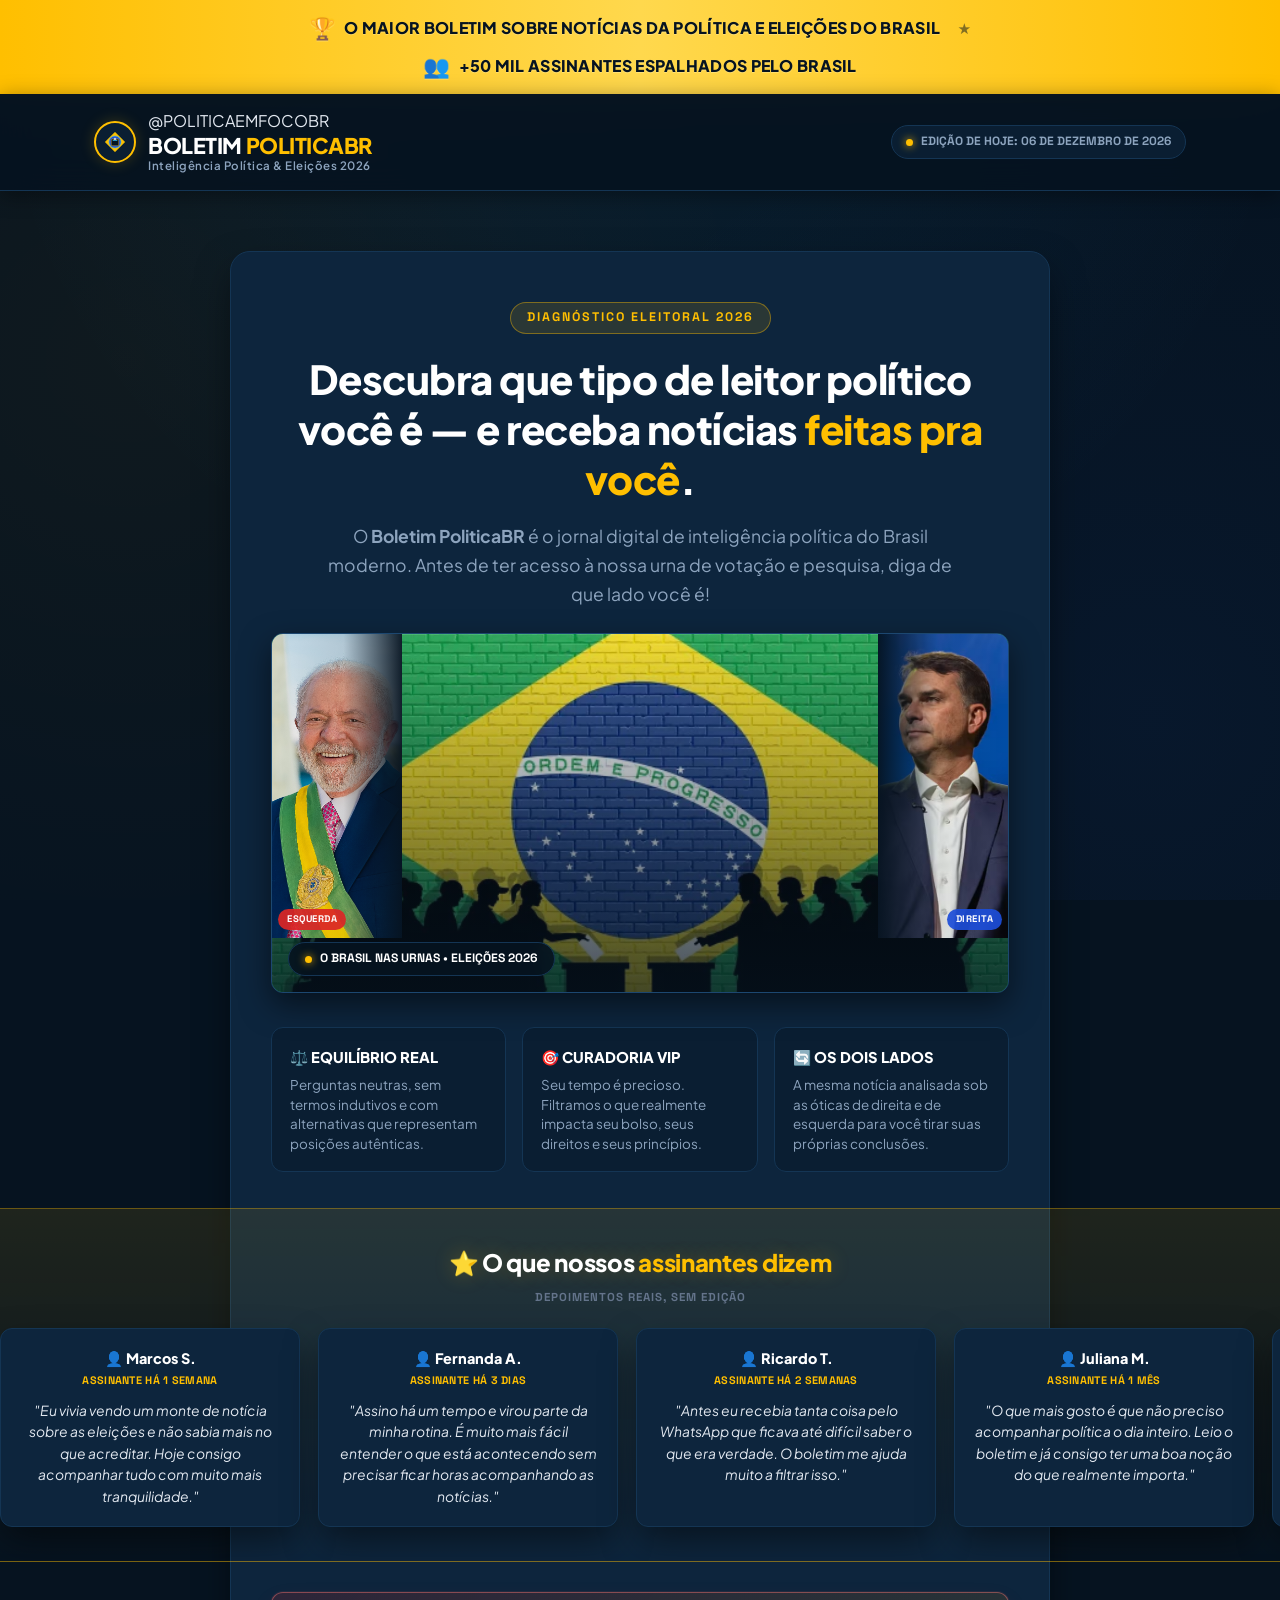
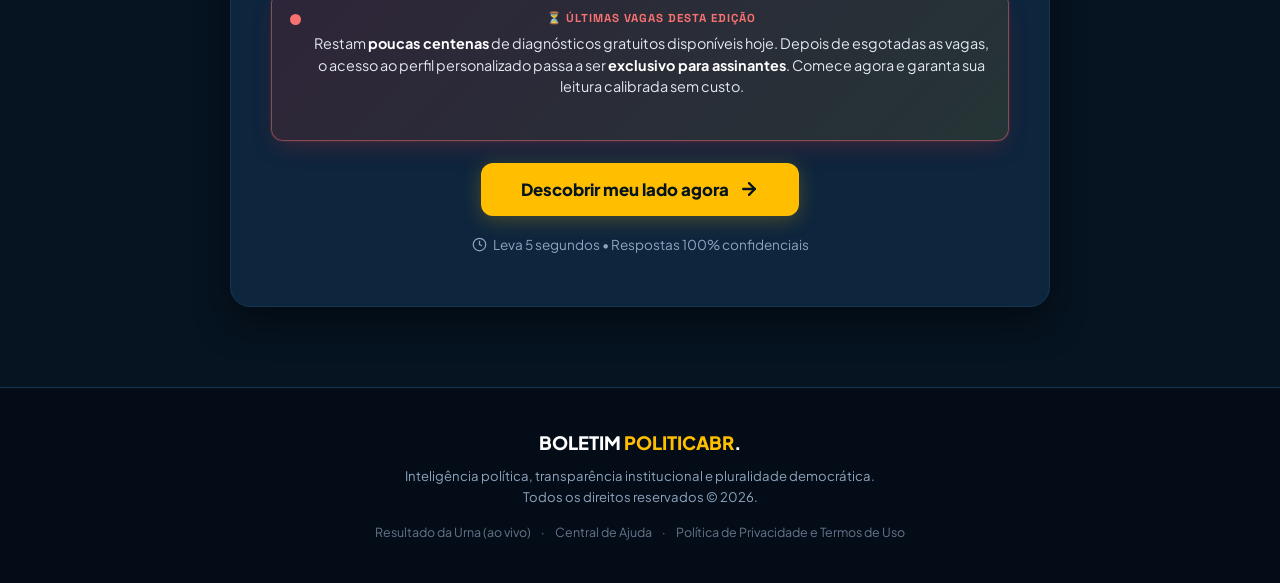
==== index.html @ 07947658 "Enhance candidate display and testimonials subtitle Updated hero section to include additional candi" ====
<!DOCTYPE html>
<html lang="pt-BR">
<head>
  <meta charset="UTF-8">
  <meta name="viewport" content="width=device-width, initial-scale=1.0">
  <title>Boletim PoliticaBR | Quiz de Personalização & App Oficial 2026</title>
  <meta name="description" content="Descubra que tipo de leitor político você é e experimente o Boletim PoliticaBR, o aplicativo com curadoria personalizada e análise dos dois lados nas cores oficiais do Brasil.">
  <meta name="theme-color" content="#041410">
  
  <!-- CSS Stylesheet -->
  <link rel="stylesheet" href="assets/css/style.css">
  
  <!-- Favicon SVG -->
  <link rel="icon" type="image/svg+xml" href="data:image/svg+xml,<svg xmlns='http://www.w3.org/2000/svg' viewBox='0 0 100 100'><circle cx='50' cy='50' r='48' fill='%23041410' stroke='%2300e676' stroke-width='4'/><polygon points='50,15 85,50 50,85 15,50' fill='%23facc15'/><circle cx='50' cy='50' r='18' fill='%23002b7f'/></svg>">

  <!-- Meta Pixel Code -->
  <script>
  !function(f,b,e,v,n,t,s)
  {if(f.fbq)return;n=f.fbq=function(){n.callMethod?
  n.callMethod.apply(n,arguments):n.queue.push(arguments)};
  if(!f._fbq)f._fbq=n;n.push=n;n.loaded=!0;n.version='2.0';
  n.queue=[];t=b.createElement(e);t.async=!0;
  t.src=v;s=b.getElementsByTagName(e)[0];
  s.parentNode.insertBefore(t,s)}(window, document,'script',
  'https://connect.facebook.net/en_US/fbevents.js');
  fbq('init', '1628738315272397');
  fbq('track', 'PageView');
  </script>
  <noscript><img height="1" width="1" style="display:none"
  src="https://www.facebook.com/tr?id=1628738315272397&ev=PageView&noscript=1"
  /></noscript>
  <!-- End Meta Pixel Code -->
</head>
<body>

  <!-- ========================================================================
       FAIXA DE CREDIBILIDADE - grande, chamativa, no topo de tudo
       ======================================================================== -->
  <div class="credibilidade-top-bar">
    <div class="credibilidade-top-inner">
      <span class="credibilidade-badge">
        <span class="credibilidade-icon">🏆</span>
        O MAIOR BOLETIM SOBRE NOTÍCIAS DA POLÍTICA E ELEIÇÕES DO BRASIL
      </span>
      <span class="credibilidade-separador">★</span>
      <span class="credibilidade-badge">
        <span class="credibilidade-icon">👥</span>
        +50 MIL ASSINANTES ESPALHADOS PELO BRASIL
      </span>
    </div>
  </div>

  <!-- ========================================================================
       FIXED ULTRA-MODERN HEADER WITH CIRCLING EMBLEM
       ======================================================================== -->
  <header class="site-header">
    <div class="header-inner">
      
      <!-- Brand Logo with Circular Emblem Badge -->
      <div class="brand-wrapper">
        <div class="brand-emblem" title="Boletim PoliticaBR - Eleições 2026">
          <div class="emblem-ring"></div>
          <svg class="emblem-svg" viewBox="0 0 64 64" fill="none" xmlns="http://www.w3.org/2000/svg">
            <polygon points="32,6 58,32 32,58 6,32" fill="#ffbf00" stroke="#ffd000" stroke-width="1.5"/>
            <circle cx="32" cy="32" r="16" fill="#1d4ed8" stroke="#38bdf8" stroke-width="1.5"/>
            <rect x="22" y="24" width="20" height="18" rx="2" fill="#061320" stroke="#ffbf00" stroke-width="1.2"/>
            <rect x="26" y="27" width="12" height="2" fill="#38bdf8"/>
            <polygon points="32,20 28,26 36,26" fill="#ffffff"/>
          </svg>
        </div>

        <div class="brand-titles">
          <span class="brand-handle">@POLITICAEMFOCOBR</span>
          <a href="index.html" class="brand-name">
            BOLETIM <span class="highlight-gold">POLITICABR</span>
          </a>
          <span class="brand-tagline">Inteligência Política & Eleições 2026</span>
        </div>
      </div>

      <!-- Edition Date Stamp with Live Neon Dot -->
      <div class="header-edition-badge" id="current-edition-date">
        <span class="edition-bullet"></span>
        EDIÇÃO DE HOJE: CARREGANDO...
      </div>

    </div>
  </header>

  <!-- ========================================================================
       GLOWING NEON PROGRESS SUB-HEADER (ACTIVE DURING QUIZ)
       ======================================================================== -->
  <div class="quiz-progress-bar-container" id="quiz-progress-container">
    <div class="progress-info">
      <span id="progress-text">Pergunta 1 de 3</span>
      <span id="progress-pct">6%</span>
    </div>
    <div class="progress-track">
      <div class="progress-fill" id="progress-fill-bar"></div>
    </div>
  </div>

  <!-- ========================================================================
       MAIN APP CONTAINER
       ======================================================================== -->
  <main class="main-content">

    <!-- --------------------------------------------------------------------
         1. LANDING SCREEN / INTRO
         -------------------------------------------------------------------- -->
    <section class="view-section active" id="view-intro">
      <div class="intro-card">
        <span class="intro-kicker">DIAGNÓSTICO ELEITORAL 2026</span>
        <h1 class="intro-title">
          Descubra que tipo de leitor político você é — e receba notícias <span class="highlight-gold">feitas pra você</span>.
        </h1>
        <p class="intro-lead">
          O <strong>Boletim PoliticaBR</strong> é o jornal digital de inteligência política do Brasil moderno. Antes de ter acesso à nossa urna de votação e pesquisa, diga de que lado você é!
        </p>

        <!-- Featured Hero Artwork -->
        <div class="intro-hero-media">
          <img src="assets/images/hero-eleicoes.png" alt="O Brasil nas Urnas - Eleições e Democracia" class="intro-hero-img">
          <div class="hero-media-overlay"></div>
          <div class="hero-spectrum-figure hero-spectrum-left" id="spectrum-esquerda">
            <img src="assets/images/candidatos/lula-perfil.png" alt="Lula - Representando a esquerda política" class="spectrum-photo is-active">
            <img src="assets/images/candidatos/haddad.png" alt="Fernando Haddad - Representando a esquerda política" class="spectrum-photo">
            <img src="assets/images/candidatos/joao-campos.png" alt="João Campos - Representando a esquerda política" class="spectrum-photo">
            <img src="assets/images/candidatos/flavio-dino.png" alt="Flávio Dino - Representando a esquerda política" class="spectrum-photo">
            <span class="hero-spectrum-tag tag-left">ESQUERDA</span>
          </div>
          <div class="hero-spectrum-figure hero-spectrum-right" id="spectrum-direita">
            <img src="assets/images/candidatos/flavio-bolsonaro-perfil.png" alt="Flávio Bolsonaro - Representando a direita política" class="spectrum-photo is-active">
            <img src="assets/images/candidatos/nikolas-ferreira.png" alt="Nikolas Ferreira - Representando a direita política" class="spectrum-photo">
            <img src="assets/images/candidatos/jair-bolsonaro.png" alt="Jair Bolsonaro - Representando a direita política" class="spectrum-photo">
            <img src="assets/images/candidatos/andre-mendonca.png" alt="André Mendonça - Representando a direita política" class="spectrum-photo">
            <span class="hero-spectrum-tag tag-right">DIREITA</span>
          </div>
          <span class="hero-media-badge">
            <span class="edition-bullet"></span>
            O BRASIL NAS URNAS • ELEIÇÕES 2026
          </span>
        </div>

        <!-- 3 Modern Feature Cards -->
        <div class="intro-features">
          <div class="intro-feat-item">
            <h4>⚖️ EQUILÍBRIO REAL</h4>
            <p>Perguntas neutras, sem termos indutivos e com alternativas que representam posições autênticas.</p>
          </div>
          <div class="intro-feat-item">
            <h4>🎯 CURADORIA VIP</h4>
            <p>Seu tempo é precioso. Filtramos o que realmente impacta seu bolso, seus direitos e seus princípios.</p>
          </div>
          <div class="intro-feat-item">
            <h4>🔄 OS DOIS LADOS</h4>
            <p>A mesma notícia analisada sob as óticas de direita e de esquerda para você tirar suas próprias conclusões.</p>
          </div>
        </div>

        <!-- DEPOIMENTOS DE ASSINANTES - carrossel automático, sem identificação -->
        <div class="depoimentos-wrap">
          <p class="depoimentos-titulo">⭐ O que nossos <span class="highlight-gold">assinantes dizem</span></p>
          <p class="depoimentos-subtitulo">Depoimentos reais, sem edição</p>
          <div class="depoimentos-track" id="depoimentos-track">
            <div class="depoimento-card"><span class="depoimento-nome">👤 Marcos S.</span><span class="depoimento-tempo">Assinante há 1 semana</span><p class="depoimento-texto">"Eu vivia vendo um monte de notícia sobre as eleições e não sabia mais no que acreditar. Hoje consigo acompanhar tudo com muito mais tranquilidade."</p></div>
            <div class="depoimento-card"><span class="depoimento-nome">👤 Fernanda A.</span><span class="depoimento-tempo">Assinante há 3 dias</span><p class="depoimento-texto">"Assino há um tempo e virou parte da minha rotina. É muito mais fácil entender o que está acontecendo sem precisar ficar horas acompanhando as notícias."</p></div>
            <div class="depoimento-card"><span class="depoimento-nome">👤 Ricardo T.</span><span class="depoimento-tempo">Assinante há 2 semanas</span><p class="depoimento-texto">"Antes eu recebia tanta coisa pelo WhatsApp que ficava até difícil saber o que era verdade. O boletim me ajuda muito a filtrar isso."</p></div>
            <div class="depoimento-card"><span class="depoimento-nome">👤 Juliana M.</span><span class="depoimento-tempo">Assinante há 1 mês</span><p class="depoimento-texto">"O que mais gosto é que não preciso acompanhar política o dia inteiro. Leio o boletim e já consigo ter uma boa noção do que realmente importa."</p></div>
            <div class="depoimento-card"><span class="depoimento-nome">👤 Camila R.</span><span class="depoimento-tempo">Assinante há 4 dias</span><p class="depoimento-texto">"Eu me sentia completamente perdida com tanta informação sobre as eleições. Hoje tenho uma fonte que me ajuda a entender as coisas de verdade."</p></div>
            <div class="depoimento-card"><span class="depoimento-nome">👤 Bruno L.</span><span class="depoimento-tempo">Assinante há 3 semanas</span><p class="depoimento-texto">"Depois que comecei a assinar, parei de compartilhar notícia só porque alguém mandou. Primeiro leio o boletim e vejo o contexto."</p></div>
            <div class="depoimento-card"><span class="depoimento-nome">👤 Patrícia G.</span><span class="depoimento-tempo">Assinante há 1 semana</span><p class="depoimento-texto">"É aquele tipo de coisa que você lê em poucos minutos e pensa: 'agora eu entendi o que está acontecendo'."</p></div>
            <div class="depoimento-card"><span class="depoimento-nome">👤 Eduardo N.</span><span class="depoimento-tempo">Assinante há 2 dias</span><p class="depoimento-texto">"Confesso que eu quase não acompanhava política antes. O boletim deixou tudo muito mais simples e interessante para mim."</p></div>
            <div class="depoimento-card"><span class="depoimento-nome">👤 Larissa V.</span><span class="depoimento-tempo">Assinante há 1 mês</span><p class="depoimento-texto">"O melhor é não ficar só no 'aconteceu isso'. Eu consigo entender o que aconteceu, por que importa e o que pode acontecer depois."</p></div>
            <div class="depoimento-card"><span class="depoimento-nome">👤 Thiago B.</span><span class="depoimento-tempo">Assinante há 6 dias</span><p class="depoimento-texto">"Hoje, quando aparece alguma notícia política nas redes, já tenho muito mais facilidade para perceber quando falta contexto ou quando algo parece duvidoso."</p></div>
            <div class="depoimento-card"><span class="depoimento-nome">👤 Renata C.</span><span class="depoimento-tempo">Assinante há 2 semanas</span><p class="depoimento-texto">"Me sinto muito mais informada sem precisar passar o dia inteiro nas redes sociais. Para mim, essa foi a maior diferença."</p></div>
            <div class="depoimento-card"><span class="depoimento-nome">👤 André P.</span><span class="depoimento-tempo">Assinante há 3 dias</span><p class="depoimento-texto">"Eu assinei pensando que seria só mais um resumo de notícias, mas acabou virando minha principal forma de acompanhar as eleições."</p></div>
            <div class="depoimento-card"><span class="depoimento-nome">👤 Beatriz F.</span><span class="depoimento-tempo">Assinante há 1 semana</span><p class="depoimento-texto">"Finalmente consigo conversar sobre política sem aquela sensação de que estou por fora de tudo."</p></div>
            <div class="depoimento-card"><span class="depoimento-nome">👤 Gustavo H.</span><span class="depoimento-tempo">Assinante há 3 semanas</span><p class="depoimento-texto">"Tem tanta informação circulando durante as eleições que é fácil se perder. O boletim me ajuda a separar o que realmente merece minha atenção."</p></div>
            <div class="depoimento-card"><span class="depoimento-nome">👤 Vanessa D.</span><span class="depoimento-tempo">Assinante há 1 mês</span><p class="depoimento-texto">"Depois que comecei a receber o boletim, sinto que consigo acompanhar a política de uma forma muito mais leve e consciente."</p></div>
            <!-- Duplicado abaixo para o loop do carrossel ficar contínuo (sem "salto" visível) -->
            <div class="depoimento-card" aria-hidden="true"><span class="depoimento-nome">👤 Marcos S.</span><span class="depoimento-tempo">Assinante há 1 semana</span><p class="depoimento-texto">"Eu vivia vendo um monte de notícia sobre as eleições e não sabia mais no que acreditar. Hoje consigo acompanhar tudo com muito mais tranquilidade."</p></div>
            <div class="depoimento-card" aria-hidden="true"><span class="depoimento-nome">👤 Fernanda A.</span><span class="depoimento-tempo">Assinante há 3 dias</span><p class="depoimento-texto">"Assino há um tempo e virou parte da minha rotina. É muito mais fácil entender o que está acontecendo sem precisar ficar horas acompanhando as notícias."</p></div>
            <div class="depoimento-card" aria-hidden="true"><span class="depoimento-nome">👤 Ricardo T.</span><span class="depoimento-tempo">Assinante há 2 semanas</span><p class="depoimento-texto">"Antes eu recebia tanta coisa pelo WhatsApp que ficava até difícil saber o que era verdade. O boletim me ajuda muito a filtrar isso."</p></div>
            <div class="depoimento-card" aria-hidden="true"><span class="depoimento-nome">👤 Juliana M.</span><span class="depoimento-tempo">Assinante há 1 mês</span><p class="depoimento-texto">"O que mais gosto é que não preciso acompanhar política o dia inteiro. Leio o boletim e já consigo ter uma boa noção do que realmente importa."</p></div>
            <div class="depoimento-card" aria-hidden="true"><span class="depoimento-nome">👤 Camila R.</span><span class="depoimento-tempo">Assinante há 4 dias</span><p class="depoimento-texto">"Eu me sentia completamente perdida com tanta informação sobre as eleições. Hoje tenho uma fonte que me ajuda a entender as coisas de verdade."</p></div>
            <div class="depoimento-card" aria-hidden="true"><span class="depoimento-nome">👤 Bruno L.</span><span class="depoimento-tempo">Assinante há 3 semanas</span><p class="depoimento-texto">"Depois que comecei a assinar, parei de compartilhar notícia só porque alguém mandou. Primeiro leio o boletim e vejo o contexto."</p></div>
            <div class="depoimento-card" aria-hidden="true"><span class="depoimento-nome">👤 Patrícia G.</span><span class="depoimento-tempo">Assinante há 1 semana</span><p class="depoimento-texto">"É aquele tipo de coisa que você lê em poucos minutos e pensa: 'agora eu entendi o que está acontecendo'."</p></div>
            <div class="depoimento-card" aria-hidden="true"><span class="depoimento-nome">👤 Eduardo N.</span><span class="depoimento-tempo">Assinante há 2 dias</span><p class="depoimento-texto">"Confesso que eu quase não acompanhava política antes. O boletim deixou tudo muito mais simples e interessante para mim."</p></div>
            <div class="depoimento-card" aria-hidden="true"><span class="depoimento-nome">👤 Larissa V.</span><span class="depoimento-tempo">Assinante há 1 mês</span><p class="depoimento-texto">"O melhor é não ficar só no 'aconteceu isso'. Eu consigo entender o que aconteceu, por que importa e o que pode acontecer depois."</p></div>
            <div class="depoimento-card" aria-hidden="true"><span class="depoimento-nome">👤 Thiago B.</span><span class="depoimento-tempo">Assinante há 6 dias</span><p class="depoimento-texto">"Hoje, quando aparece alguma notícia política nas redes, já tenho muito mais facilidade para perceber quando falta contexto ou quando algo parece duvidoso."</p></div>
            <div class="depoimento-card" aria-hidden="true"><span class="depoimento-nome">👤 Renata C.</span><span class="depoimento-tempo">Assinante há 2 semanas</span><p class="depoimento-texto">"Me sinto muito mais informada sem precisar passar o dia inteiro nas redes sociais. Para mim, essa foi a maior diferença."</p></div>
            <div class="depoimento-card" aria-hidden="true"><span class="depoimento-nome">👤 André P.</span><span class="depoimento-tempo">Assinante há 3 dias</span><p class="depoimento-texto">"Eu assinei pensando que seria só mais um resumo de notícias, mas acabou virando minha principal forma de acompanhar as eleições."</p></div>
            <div class="depoimento-card" aria-hidden="true"><span class="depoimento-nome">👤 Beatriz F.</span><span class="depoimento-tempo">Assinante há 1 semana</span><p class="depoimento-texto">"Finalmente consigo conversar sobre política sem aquela sensação de que estou por fora de tudo."</p></div>
            <div class="depoimento-card" aria-hidden="true"><span class="depoimento-nome">👤 Gustavo H.</span><span class="depoimento-tempo">Assinante há 3 semanas</span><p class="depoimento-texto">"Tem tanta informação circulando durante as eleições que é fácil se perder. O boletim me ajuda a separar o que realmente merece minha atenção."</p></div>
            <div class="depoimento-card" aria-hidden="true"><span class="depoimento-nome">👤 Vanessa D.</span><span class="depoimento-tempo">Assinante há 1 mês</span><p class="depoimento-texto">"Depois que comecei a receber o boletim, sinto que consigo acompanhar a política de uma forma muito mais leve e consciente."</p></div>
          </div>
        </div>

        <!-- URGENCY CTA - Strong pre-quiz call to action -->
        <div class="urgency-cta-banner">
          <span class="urgency-pulse-dot"></span>
          <div class="urgency-content">
            <span class="urgency-tag">⏳ ÚLTIMAS VAGAS DESTA EDIÇÃO</span>
            <p class="urgency-text">
              Restam <strong>poucas centenas</strong> de diagnósticos gratuitos disponíveis hoje. Depois de esgotadas as vagas, o acesso ao perfil personalizado passa a ser <strong>exclusivo para assinantes</strong>. Comece agora e garanta sua leitura calibrada sem custo.
            </p>
          </div>
        </div>

        <!-- CTA Button -->
        <button class="btn-primary" id="btn-start-quiz">
          Descobrir meu lado agora
          <svg width="20" height="20" viewBox="0 0 24 24" fill="none" stroke="currentColor" stroke-width="2.8" stroke-linecap="round" stroke-linejoin="round">
            <line x1="5" y1="12" x2="19" y2="12"></line>
            <polyline points="12 5 19 12 12 19"></polyline>
          </svg>
        </button>

        <div class="intro-disclaimer">
          <svg width="15" height="15" viewBox="0 0 24 24" fill="none" stroke="currentColor" stroke-width="2">
            <circle cx="12" cy="12" r="10"></circle>
            <polyline points="12 6 12 12 16 14"></polyline>
          </svg>
          Leva 5 segundos • Respostas 100% confidenciais
        </div>
      </div>
    </section>

    <!-- --------------------------------------------------------------------
         2. QUIZ SCREEN (QUESTIONS)
         -------------------------------------------------------------------- -->
    <section class="view-section" id="view-quiz">
      <div class="quiz-container">
        <div class="question-card">
          <div class="question-icon-wrap">🇧🇷</div>
          <span class="question-category">DIAGNÓSTICO RÁPIDO</span>
          <h2 class="question-text">Com qual desses três lados você mais se identifica?</h2>

          <!-- Botões de auto-identificação -->
          <div class="options-list" id="lado-options-container">
            <button class="option-btn lado-btn" data-lado="esquerda">
              <span class="option-letter" style="background: #dc2626;">E</span>
              <span class="option-text">Esquerda</span>
            </button>
            <button class="option-btn lado-btn" data-lado="centro">
              <span class="option-letter" style="background: linear-gradient(135deg, #dc2626, #ffbf00, #1d4ed8);">C</span>
              <span class="option-text">Centro</span>
            </button>
            <button class="option-btn lado-btn" data-lado="direita">
              <span class="option-letter" style="background: #1d4ed8;">D</span>
              <span class="option-text">Direita</span>
            </button>
          </div>
        </div>
      </div>
    </section>

    <!-- --------------------------------------------------------------------
         2.7 PRÉ-RESULTADO (FRASE PROVOCATIVA ANTES DA URNA)
         -------------------------------------------------------------------- -->
    <section class="view-section" id="view-preresultado">
      <div class="transition-card">
        <span class="personalized-tag" id="preresultado-tag" style="margin-bottom: 18px;">PRÉ-DIAGNÓSTICO CONCLUÍDO</span>
        <h2 class="preresultado-frase" id="preresultado-frase">Então você é um...?</h2>
        <p class="transition-body" id="preresultado-sub">
          Confirme se é isso mesmo — vote agora na nossa urna oficial.
        </p>

        <button class="btn-continue" id="btn-continuar-preresultado">
          Confirmar meu lado na Urna
          <svg width="18" height="18" viewBox="0 0 24 24" fill="none" stroke="currentColor" stroke-width="2.8">
            <line x1="5" y1="12" x2="19" y2="12"></line>
            <polyline points="12 5 19 12 12 19"></polyline>
          </svg>
        </button>
      </div>
    </section>

    <!-- --------------------------------------------------------------------
         3. RESULT SCREEN (POLITICAL SPECTRUM & QUALIFICATION)
         -------------------------------------------------------------------- -->
    <section class="view-section" id="view-result">
      <div class="result-card">
        <span class="result-kicker">DIAGNÓSTICO CONCLUÍDO</span>
        <h2 class="result-profile-title" id="result-profile-name">Centro-Direita Liberal</h2>
        
        <div class="result-profile-tag" id="result-profile-tag">
          Pontuação no Espectro: +28
        </div>

        <!-- Spectrum Visual Gauge (-100 to +100) -->
        <div class="spectrum-chart-wrapper">
          <div class="spectrum-labels-top">
            <span class="spectrum-label-left">
              <svg width="12" height="12" viewBox="0 0 24 24" fill="currentColor"><circle cx="12" cy="12" r="10"/></svg>
              Esquerda (-100)
            </span>
            <span class="spectrum-label-center">Centro (0)</span>
            <span class="spectrum-label-right">
              Direita (+100)
              <svg width="12" height="12" viewBox="0 0 24 24" fill="currentColor"><circle cx="12" cy="12" r="10"/></svg>
            </span>
          </div>

          <div class="spectrum-track">
            <div class="spectrum-indicator" id="spectrum-indicator" style="left: 50%;"></div>
          </div>

          <div class="spectrum-values-bottom">
            <span>Extrema Esquerda</span>
            <span>Centro-Esquerda</span>
            <span>Pragmático</span>
            <span>Centro-Direita</span>
            <span>Liberal-Conservador</span>
          </div>
        </div>

        <p class="result-explanation" id="result-description-text">
          Carregando explicação do perfil...
        </p>

        <!-- Personalized visual block, shown only when the result leans right -->
        <div class="result-personalized-block" id="result-personalized-right" style="display:none;">
          <span class="personalized-tag tag-right-solid">COBERTURA CALIBRADA PARA O SEU PERFIL</span>
          <div class="personalized-figures">
            <figure class="personalized-figure">
              <img src="assets/images/candidatos/flavio-bolsonaro-perfil.png" alt="Flávio Bolsonaro">
              <figcaption>Flávio Bolsonaro</figcaption>
            </figure>
            <figure class="personalized-figure">
              <img src="https://thumb.wikimedia.org/wikipedia/commons/thumb/3/37/Jair_Bolsonaro_2019_Portrait_%283x4_cropped_center%29.jpg/330px-Jair_Bolsonaro_2019_Portrait_%283x4_cropped_center%29.jpg" alt="Jair Bolsonaro" loading="lazy">
              <figcaption>Jair Bolsonaro</figcaption>
            </figure>
          </div>
          <p class="personalized-note">
            Seu Boletim priorizará cobertura, bastidores e agenda de lideranças do campo conservador, como Jair e Flávio Bolsonaro.
          </p>
          <p class="personalized-credit">Foto de Jair Bolsonaro: Wikimedia Commons, licença CC BY 2.0.</p>
        </div>

        <!-- Personalized visual block, shown only when the result leans left -->
        <div class="result-personalized-block" id="result-personalized-left" style="display:none;">
          <span class="personalized-tag tag-left-solid">COBERTURA CALIBRADA PARA O SEU PERFIL</span>
          <div class="personalized-figures">
            <figure class="personalized-figure">
              <img src="assets/images/candidatos/lula-perfil.png" alt="Lula">
              <figcaption>Luiz Inácio Lula da Silva</figcaption>
            </figure>
            <figure class="personalized-figure">
              <img src="assets/images/candidatos/lula.png" alt="Lula">
              <figcaption>Lula</figcaption>
            </figure>
          </div>
          <p class="personalized-note">
            Seu Boletim priorizará cobertura, bastidores e agenda de lideranças do campo progressista, como o presidente Lula.
          </p>
        </div>

        <!-- Personalized visual block, shown only when the result is centrist/pragmatic -->
        <div class="result-personalized-block" id="result-personalized-center" style="display:none;">
          <span class="personalized-tag tag-center-solid">COBERTURA EQUILIBRADA PARA O SEU PERFIL</span>
          <div class="personalized-figures figures-quad">
            <figure class="personalized-figure">
              <img src="assets/images/candidatos/lula-perfil.png" alt="Lula">
              <figcaption>Lula</figcaption>
            </figure>
            <figure class="personalized-figure">
              <img src="assets/images/candidatos/flavio-bolsonaro-perfil.png" alt="Flávio Bolsonaro">
              <figcaption>Flávio Bolsonaro</figcaption>
            </figure>
          </div>
          <p class="personalized-note">
            Seu perfil não pende para nenhum lado. Por isso, seu Boletim vai equilibrar a cobertura entre governo e oposição, sempre te mostrando os <strong>"Dois Lados"</strong> de cada notícia relevante.
          </p>
        </div>

        <p style="font-size: 0.98rem; color: var(--text-muted); margin-bottom: 30px; max-width: 660px; margin-left: auto; margin-right: auto;">
          A partir deste perfil, o <strong>Boletim PoliticaBR</strong> seleciona as matérias mais relevantes para você, destacando também a seção <strong>"Dois Lados"</strong> para garantir que você conheça os argumentos de todo o tabuleiro.
        </p>

        <button class="btn-preview-app" id="btn-see-app-preview">
          Ver meu Boletim personalizado
          <svg width="20" height="20" viewBox="0 0 24 24" fill="none" stroke="currentColor" stroke-width="2.8">
            <polyline points="6 9 12 15 18 9"></polyline>
          </svg>
        </button>
      </div>

      <!-- ------------------------------------------------------------------
           3.5 URNA ELETRÔNICA INTERATIVA (VOTE EM QUEM PREFERIR)
           ------------------------------------------------------------------ -->
      <section class="urna-showcase-section" id="urna-showcase">
        <div class="urna-header-text">
          <span class="urna-header-badge">SIMULADOR ELEIÇÕES 2026</span>
          <h2>A Urna do <span>Boletim PoliticaBR</span></h2>
          <p>Agora que você descobriu seu perfil político, em quem você votaria para Presidente da República se as eleições fossem hoje?</p>
        </div>

        <!-- The Physical Urna Hardware Chassis -->
        <div class="urna-chassis">
          
          <!-- Left: Screen (Monitor da Urna) -->
          <div class="urna-screen-wrapper">
            <div class="urna-screen" id="urna-screen">
              
              <!-- Screen State: Voting -->
              <div id="urna-voting-view">
                <div class="urna-screen-header">
                  <span>SEU VOTO PARA</span>
                  <h4>PRESIDENTE DA REPÚBLICA</h4>
                </div>

                <div class="urna-vote-fields">
                  <div class="urna-num-row">
                    <span class="urna-field-label">Número:</span>
                    <div class="urna-digit-boxes">
                      <span class="urna-digit-box active-cursor" id="digit-1"></span>
                      <span class="urna-digit-box" id="digit-2"></span>
                    </div>
                  </div>

                  <!-- Dynamic Candidate Info (Appears when 2 digits or branco) -->
                  <div class="urna-candidate-details" id="urna-candidate-info">
                    <div class="urna-candidate-text">
                      <div class="urna-cand-field">
                        <span>Nome:</span>
                        <strong id="urna-cand-name">--</strong>
                      </div>
                      <div class="urna-cand-field">
                        <span>Partido:</span>
                        <strong id="urna-cand-party">--</strong>
                      </div>
                      <div class="urna-cand-field">
                        <span>Vice:</span>
                        <span id="urna-cand-vice">--</span>
                      </div>
                    </div>
                    <div class="urna-candidate-photo-box" id="urna-photo-box">
                      <div class="photo-placeholder" id="urna-photo-avatar">👤</div>
                    </div>
                  </div>
                </div>

                <div class="urna-screen-footer" id="urna-footer-instructions">
                  Aperte a tecla:<br>
                  <strong>VERDE</strong> para <strong>CONFIRMAR</strong> este voto<br>
                  <strong>LARANJA</strong> para <strong>REINICIAR</strong> este voto
                </div>
              </div>

              <!-- Screen State: FIM -->
              <div id="urna-fim-view" class="urna-fim-wrap" style="display: none;">
                <div class="urna-fim-text">FIM</div>
                <div class="urna-votou-text">VOTO GRAVADO</div>
                <div class="urna-eleicoes-text">ELEIÇÕES GERAIS 2026</div>
              </div>

            </div>
          </div>

          <!-- Right: Keypad (Teclado da Urna) -->
          <div class="urna-keypad-wrapper">
            
            <!-- TSE Header -->
            <div class="urna-keypad-header">
              <span class="tse-logo-text">JUSTIÇA ELEITORAL</span>
            </div>

            <!-- Numbers 1-9, 0 -->
            <div class="urna-numeric-grid">
              <button class="urna-key" data-key="1">1</button>
              <button class="urna-key" data-key="2">2</button>
              <button class="urna-key" data-key="3">3</button>
              <button class="urna-key" data-key="4">4</button>
              <button class="urna-key" data-key="5">5</button>
              <button class="urna-key" data-key="6">6</button>
              <button class="urna-key" data-key="7">7</button>
              <button class="urna-key" data-key="8">8</button>
              <button class="urna-key" data-key="9">9</button>
              <div class="urna-key-empty"></div>
              <button class="urna-key" data-key="0">0</button>
              <div class="urna-key-empty"></div>
            </div>

            <!-- Action Buttons: BRANCO, CORRIGE, CONFIRMA -->
            <div class="urna-actions-row">
              <button class="urna-btn-action btn-branco" id="btn-urna-branco">BRANCO</button>
              <button class="urna-btn-action btn-corrige" id="btn-urna-corrige">CORRIGE</button>
              <button class="urna-btn-action btn-confirma" id="btn-urna-confirma">CONFIRMA</button>
            </div>

          </div>

        </div>

        <!-- Confirmação de voto (o resultado em % só aparece no final da página) -->
        <div class="urna-live-results" id="urna-live-results" style="display: none;">
          <div class="results-header">
            <h3>✅ Voto computado com sucesso!</h3>
          </div>
          <div class="aviso-resultado-final">
            <span class="aviso-resultado-icone">🔽</span>
            <span class="aviso-resultado-texto">
              O RESULTADO DA VOTAÇÃO ESTÁ NO <strong>FINAL DA PÁGINA</strong>
            </span>
            <span class="aviso-resultado-icone">🔽</span>
          </div>
          <button class="btn-vote-again" id="btn-ver-preview-apos-voto">
            Ver minha prévia personalizada →
          </button>
        </div>

      </section>

      <!-- ------------------------------------------------------------------
           4. SMARTPHONE MOCKUP (COMMERCIAL APP PREVIEW)
           ------------------------------------------------------------------ -->
      <section class="mockup-showcase-section" id="mockup-showcase">
        <div class="mockup-header-text">
          <h2>Seu <span>Boletim PoliticaBR</span> como Aplicativo</h2>
          <p>Experimente abaixo a prévia interativa do app já calibrado com a sua visão de mundo.</p>
        </div>

        <!-- Smartphone Device Chassis (Dark Titanium & Emerald Glow) -->
        <div class="smartphone-device">
          
          <!-- Notch & Status Bar -->
          <div class="device-notch-area">
            <span id="device-clock">09:42</span>
            <div class="dynamic-island"></div>
            <div class="notch-icons">
              <svg width="14" height="14" viewBox="0 0 24 24" fill="none" stroke="currentColor" stroke-width="2"><path d="M2 20h.01M7 20v-4M12 20v-8M17 20V4"/></svg>
              <svg width="14" height="14" viewBox="0 0 24 24" fill="none" stroke="currentColor" stroke-width="2"><path d="M5 12.55a11 11 0 0 1 14.08 0M1.42 9a16 16 0 0 1 21.16 0M8.53 16.11a6 6 0 0 1 6.95 0M12 20h.01"/></svg>
              <svg width="18" height="18" viewBox="0 0 24 24" fill="none" stroke="currentColor" stroke-width="2"><rect x="2" y="7" width="16" height="10" rx="2" ry="2"/><line x1="22" y1="11" x2="22" y2="13"/></svg>
            </div>
          </div>

          <!-- Inside Screen (Scrollable OLED App Experience) -->
          <div class="device-screen">
            
            <!-- App Topbar -->
            <div class="app-topbar">
              <div class="app-brand">
                Boletim <span>PoliticaBR</span>
              </div>
              
              <div class="app-top-actions">
                <!-- Toggle Modo Sem Viés -->
                <button class="btn-toggle-unbiased" id="btn-unbiased-mode" title="Alternar para fato bruto sem enquadramento">
                  <span>Modo Sem Viés</span>
                </button>

                <!-- Push Notification Bell -->
                <div class="notification-bell-wrap" title="12 novas notícias hoje">
                  <svg width="16" height="16" viewBox="0 0 24 24" fill="none" stroke="currentColor" stroke-width="2"><path d="M18 8A6 6 0 0 0 6 8c0 7-3 9-3 9h18s-3-2-3-9"/><path d="M13.73 21a2 2 0 0 1-3.46 0"/></svg>
                  <span class="bell-badge">+12</span>
                </div>
              </div>
            </div>

            <!-- Personalized Headline Card -->
            <div class="app-headline-card">
              <span class="app-tag-personalized" id="mockup-profile-badge">
                Você vê isso porque seu perfil é Centro-Direita Liberal
              </span>
              <div class="mockup-news-thumb">
                <img src="assets/images/hero-eleicoes.png" alt="Eleições Brasil" id="mockup-news-thumb-img">
              </div>
              <h3 class="app-headline-title" id="mockup-headline-title">
                Comissão aprova corte de gastos administrativos e trava criação de novas secretarias.
              </h3>
              <p class="app-headline-lead" id="mockup-headline-lead">
                Medida atende apelo de setores produtivos por alívio fiscal e responsabilidade orçamentária estrita em Brasília.
              </p>

              <!-- 60-Second Audio Player Simulation -->
              <div class="app-audio-player">
                <button class="audio-play-btn" id="mockup-audio-play-btn" title="Ouvir resumo em áudio">
                  ▶
                </button>
                <div class="audio-info">
                  <div class="audio-label">
                    <span>Áudio Briefing (60s)</span>
                    <span id="mockup-audio-timer">0:24 / 1:00</span>
                  </div>
                  <div class="audio-progress-bar">
                    <div class="audio-fill" id="mockup-audio-fill"></div>
                  </div>
                </div>
              </div>
            </div>

            <!-- Section: "DOIS LADOS" (The Two Perspectives) -->
            <div class="app-section-box">
              <div class="section-box-title">
                <svg width="14" height="14" viewBox="0 0 24 24" fill="none" stroke="currentColor" stroke-width="2"><path d="M18 13v6a2 2 0 0 1-2 2H5a2 2 0 0 1-2-2V8a2 2 0 0 1 2-2h6"/><polyline points="15 3 21 3 21 9"/><line x1="10" y1="14" x2="21" y2="3"/></svg>
                SEÇÃO DOIS LADOS: O MESMO FATO
              </div>

              <div class="dois-lados-tabs">
                <button class="tab-side-btn active tab-right" id="tab-side-right">
                  🔴 Visão de Direita
                </button>
                <button class="tab-side-btn" id="tab-side-left">
                  🔵 Visão de Esquerda
                </button>
              </div>

              <div class="side-content-box right-border" id="side-content-display">
                <strong>Sob a ótica de Direita:</strong> Analistas alertam para o risco de aumento indireto de custos para o consumidor final e defendem que a solução real é cortar a gastança do Estado.
              </div>
            </div>

            <!-- Section: Congress & STF Live Votes Feed -->
            <div class="app-section-box">
              <div class="section-box-title">
                <svg width="14" height="14" viewBox="0 0 24 24" fill="none" stroke="currentColor" stroke-width="2"><polygon points="12 2 15.09 8.26 22 9.27 17 14.14 18.18 21.02 12 17.77 5.82 21.02 7 14.14 2 9.27 8.91 8.26 12 2"/></svg>
                ALERTAS AO VIVO DE BRASÍLIA
              </div>

              <div class="app-vote-item">
                <span class="vote-badge stf">STF</span>
                <div>
                  <strong>Julgamento sobre Foro Privilegiado:</strong> Plenário retoma debate com placar provisório de 5 votos a 2.
                </div>
              </div>

              <div class="app-vote-item">
                <span class="vote-badge congresso">CONGRESSO</span>
                <div>
                  <strong>Reforma Orçamentária:</strong> Relator apresenta texto preliminar que limita despesas correntes em 2,5%.
                </div>
              </div>
            </div>

            <!-- Section: "Onde Votou Meu Parlamentar" Search Widget -->
            <div class="app-section-box">
              <div class="section-box-title">
                <svg width="14" height="14" viewBox="0 0 24 24" fill="none" stroke="currentColor" stroke-width="2"><circle cx="11" cy="11" r="8"/><line x1="21" y1="21" x2="16.65" y2="16.65"/></svg>
                ONDE MEU DEPUTADO / SENADOR VOTOU
              </div>
              <p style="font-size: 0.76rem; color: var(--text-muted); margin-bottom: 8px;">
                Digite a sigla do seu Estado (ex: SP, RJ, MG, RS) para conferir a posição dos parlamentares na última sessão:
              </p>
              <div class="app-search-widget">
                <input type="text" class="app-search-input" id="parlamentar-search-input" placeholder="Sigla do Estado ou nome...">
                <button class="app-search-btn" id="parlamentar-search-btn">Buscar</button>
              </div>
              <div class="app-search-result" id="parlamentar-search-result"></div>
            </div>

            <!-- Backstage Intelligence Brief -->
            <div class="app-section-box" style="background: rgba(4, 18, 14, 0.95); border-color: var(--border-gold);">
              <div class="section-box-title" style="color: var(--gold-primary);">
                🔒 BASTIDORES EXCLUSIVOS
              </div>
              <p style="font-size: 0.78rem; color: var(--text-main); line-height: 1.5;">
                <strong>O cálculo do Planalto para 2026:</strong> Levantamento confidencial aponta que líderes partidários já condicionam apoio em votações ao controle de emendas no 2º semestre.
              </p>
            </div>

          </div>
        </div>
      </section>

      <!-- ------------------------------------------------------------------
           5. URGENCY TRIGGER (SERIOUS & HONEST TONE)
           ------------------------------------------------------------------ -->
      <section class="urgency-section">
        <div class="urgency-card">
          <span class="urgency-badge">
            <svg width="14" height="14" viewBox="0 0 24 24" fill="none" stroke="currentColor" stroke-width="2.5"><circle cx="12" cy="12" r="10"/><line x1="12" y1="8" x2="12" y2="12"/><line x1="12" y1="16" x2="12.01" y2="16"/></svg>
            ACESSO POR TEMPO LIMITADO
          </span>
          <h3 class="urgency-title">
            Vagas Restritas para a Fase de Pré-lançamento
          </h3>
          <p class="urgency-text">
            O <strong>Boletim PoliticaBR</strong> opera de forma 100% independente, sem verbas estatais nem patrocinadores que interfiram em nossa linha editorial. Para assegurar a estabilidade da infraestrutura e a integridade da curadoria personalizada, a abertura de novos acessos é realizada em lotes estritos e pode ser suspensa a qualquer momento.
          </p>

          <div class="urgency-cta-wrap">
            <button class="btn-convert" id="btn-convert-access">
              Garantir meu acesso agora
              <svg width="18" height="18" viewBox="0 0 24 24" fill="none" stroke="currentColor" stroke-width="2.8">
                <line x1="5" y1="12" x2="19" y2="12"></line>
                <polyline points="12 5 19 12 12 19"></polyline>
              </svg>
            </button>
            <span class="urgency-counter-note">
              Pré-inscrições ativas para o próximo lote de leitores.
            </span>
          </div>
        </div>
      </section>

      <!-- ------------------------------------------------------------------
           6. LEAD CAPTURE SECTION (FORM)
           ------------------------------------------------------------------ -->
      <section class="capture-section" id="capture-section">
        <h3 class="capture-title">Garantir meu acesso</h3>
        <p class="capture-lead">
          Faça o quiz para que sua edição seja personalizada.
        </p>

        <form id="lead-capture-form">
          <div class="form-group">
            <label class="form-label" for="lead-name">NOME</label>
            <input type="text" class="form-input" id="lead-name" placeholder="Seu nome completo" required>
          </div>

          <div class="form-group">
            <label class="form-label" for="lead-email">E-MAIL</label>
            <input type="email" class="form-input" id="lead-email" placeholder="seuemail@exemplo.com" required>
          </div>

          <button type="submit" class="form-submit-btn">
            Quero meu acesso antecipado
          </button>
        </form>
      </section>

      <!-- ------------------------------------------------------------------
           6. RESULTADO FINAL DA URNA (a recompensa, só no fim da página)
           ------------------------------------------------------------------ -->
      <section class="resultado-final-section" id="resultado-final">
        <div class="results-header">
          <h3>📊 Resultado em Tempo Real das Urnas do Boletim</h3>
          <p>Votos consolidados entre todos os leitores que concluíram o diagnóstico:</p>
        </div>
        <div class="results-bars-list" id="urna-results-bars">
          <!-- Dynamically populated via JS -->
        </div>
        <p class="resultado-final-bloqueado" id="resultado-final-bloqueado" style="display:none;">
          🔒 Vote na nossa urna, lá em cima, para desbloquear o resultado da votação.
        </p>
      </section>

    </section>

  </main>

  <!-- ========================================================================
       EDITORIAL FOOTER
       ======================================================================== -->
  <footer class="site-footer">
    <div class="footer-inner">
      <div class="footer-brand">BOLETIM <span>POLITICABR</span>.</div>
      <p class="footer-copy">
        Inteligência política, transparência institucional e pluralidade democrática.<br>
        Todos os direitos reservados &copy; 2026.
      </p>
      <p class="footer-links" style="margin-top: 14px; font-size: 0.78rem;">
        <a href="resultado-urna.html" style="color: var(--text-dim); text-decoration: none;">Resultado da Urna (ao vivo)</a>
        <span style="color: var(--text-dim); margin: 0 8px;">·</span>
        <a href="ajuda.html" style="color: var(--text-dim); text-decoration: none;">Central de Ajuda</a>
        <span style="color: var(--text-dim); margin: 0 8px;">·</span>
        <a href="privacidade-termos.html" style="color: var(--text-dim); text-decoration: none;">Política de Privacidade e Termos de Uso</a>
      </p>
    </div>
  </footer>

  <!-- JavaScript Engine -->
  <script src="assets/js/app.js"></script>
</body>
</html>
---- assets/css/style.css ----
/* ==========================================================================
   BOLETIM POLITICABR - MODERN OPEN DIGITAL DESIGN SYSTEM
   Theme: Midnight Navy, Clean Slate, High-Contrast Gold & Editorial Neutrality
   Directly matching the clean, non-partisan UI palette requested by the user
   ========================================================================== */

@import url('https://fonts.googleapis.com/css2?family=Plus+Jakarta+Sans:wght@400;500;600;700;800;900&family=Space+Grotesk:wght@500;700&display=swap');

:root {
  /* Clean Midnight Navy Palette (From Reference Screenshot) */
  --bg-darkest: #040d17;
  --bg-page: #061320;
  --bg-surface: #0a1e32;
  --bg-card: #0d253d;
  --bg-card-hover: #12304d;
  --bg-input: #091d30;
  --bg-subtle: rgba(255, 255, 255, 0.05);
  
  /* Vibrant Golden Amber (Directly from User's Button) */
  --gold-primary: #ffbf00;
  --gold-hover: #ffd000;
  --gold-glow: rgba(255, 191, 0, 0.35);
  --gold-soft: rgba(255, 191, 0, 0.12);
  
  /* Clean Tech & Neutral Accents */
  --accent-cyan: #38bdf8;
  --accent-blue: #2563eb;
  --accent-blue-soft: rgba(56, 189, 248, 0.15);
  
  /* Spectrum Indicators (Balanced Left vs Right) */
  --left-blue: #38bdf8;
  --left-blue-soft: rgba(56, 189, 248, 0.18);
  --right-red: #f87171;
  --right-red-soft: rgba(248, 113, 113, 0.18);
  --center-neutral: #94a3b8;
  
  /* Typography Colors */
  --text-pure: #ffffff;
  --text-main: #e2e8f0;
  --text-muted: #8da4be;
  --text-dim: #64748b;
  --text-dark: #061320;
  
  /* Borders & Shadows */
  --border-subtle: #143554;
  --border-medium: #1c4770;
  --border-highlight: #255d94;
  --border-gold: rgba(255, 191, 0, 0.4);
  --shadow-card: 0 16px 36px -4px rgba(0, 0, 0, 0.5);
  --shadow-gold: 0 4px 20px rgba(255, 191, 0, 0.25);
  
  /* Fonts */
  --font-sans: 'Plus Jakarta Sans', -apple-system, BlinkMacSystemFont, sans-serif;
  --font-mono: 'Space Grotesk', monospace;
  
  /* Layout */
  --max-width: 1140px;
  --radius-sm: 8px;
  --radius-md: 12px;
  --radius-lg: 20px;
  --radius-full: 9999px;
  --transition: all 0.22s cubic-bezier(0.16, 1, 0.3, 1);
}

/* Reset & Base */
*, *::before, *::after {
  box-sizing: border-box;
  margin: 0;
  padding: 0;
}

html {
  scroll-behavior: smooth;
  color-scheme: dark;
}

body {
  background-color: var(--bg-page);
  background-image: 
    radial-gradient(circle at 50% 0%, rgba(56, 189, 248, 0.08) 0%, transparent 60%),
    radial-gradient(circle at 10% 40%, rgba(255, 191, 0, 0.04) 0%, transparent 50%),
    radial-gradient(circle at 90% 80%, rgba(37, 99, 235, 0.06) 0%, transparent 50%);
  background-attachment: fixed;
  color: var(--text-main);
  font-family: var(--font-sans);
  line-height: 1.6;
  font-size: 16px;
  overflow-x: hidden;
  min-height: 100vh;
}

a {
  color: inherit;
  text-decoration: none;
}

button {
  cursor: pointer;
  border: none;
  background: none;
  font-family: inherit;
}

/* Scrollbars */
::-webkit-scrollbar {
  width: 8px;
}
::-webkit-scrollbar-track {
  background: var(--bg-darkest);
}
::-webkit-scrollbar-thumb {
  background: var(--border-medium);
  border-radius: var(--radius-full);
}
::-webkit-scrollbar-thumb:hover {
  background: var(--accent-cyan);
}

/* ==========================================================================
   FIXED CLEAN MODERN HEADER
   ========================================================================== */
.site-header {
  position: sticky;
  top: 0;
  z-index: 100;
  background: rgba(6, 19, 32, 0.92);
  backdrop-filter: blur(16px);
  border-bottom: 1px solid var(--border-subtle);
  box-shadow: 0 4px 20px rgba(0, 0, 0, 0.4);
}

.header-inner {
  max-width: var(--max-width);
  margin: 0 auto;
  padding: 14px 24px;
  display: flex;
  align-items: center;
  justify-content: space-between;
}

.brand-wrapper {
  display: flex;
  align-items: center;
  gap: 12px;
}

.brand-emblem {
  width: 42px;
  height: 42px;
  border-radius: 50%;
  background: #0a1e32;
  border: 2px solid var(--gold-primary);
  display: flex;
  align-items: center;
  justify-content: center;
  flex-shrink: 0;
  box-shadow: 0 0 15px rgba(255, 191, 0, 0.2);
}

.emblem-svg {
  width: 24px;
  height: 24px;
}

.brand-titles {
  display: flex;
  flex-direction: column;
}

.brand-name {
  font-size: 1.35rem;
  font-weight: 900;
  color: var(--text-pure);
  letter-spacing: -0.5px;
  line-height: 1.1;
  display: flex;
  align-items: center;
  gap: 4px;
}

.brand-name .highlight-gold {
  color: var(--gold-primary);
}

.brand-tagline {
  font-size: 0.72rem;
  color: var(--text-muted);
  font-weight: 600;
  letter-spacing: 0.5px;
  display: none;
}

@media (min-width: 768px) {
  .brand-tagline { display: inline-block; }
}

.header-edition-badge {
  display: flex;
  align-items: center;
  gap: 8px;
  font-family: var(--font-mono);
  font-size: 0.75rem;
  color: var(--text-muted);
  background: var(--bg-surface);
  border: 1px solid var(--border-subtle);
  padding: 6px 14px;
  border-radius: var(--radius-full);
  font-weight: 700;
}

.edition-bullet {
  width: 7px;
  height: 7px;
  border-radius: 50%;
  background: var(--gold-primary);
  box-shadow: 0 0 8px var(--gold-primary);
}

/* ==========================================================================
   PROGRESS BAR SUB-HEADER
   ========================================================================== */
.quiz-progress-bar-container {
  background: rgba(4, 13, 23, 0.95);
  border-bottom: 1px solid var(--border-subtle);
  padding: 10px 24px;
  display: none;
}

.quiz-progress-bar-container.active {
  display: block;
}

.progress-info {
  max-width: var(--max-width);
  margin: 0 auto 6px;
  display: flex;
  align-items: center;
  justify-content: space-between;
  font-size: 0.8rem;
  font-weight: 700;
  color: var(--text-muted);
  font-family: var(--font-mono);
  text-transform: uppercase;
  letter-spacing: 1px;
}

.progress-track {
  max-width: var(--max-width);
  margin: 0 auto;
  height: 6px;
  background: rgba(255, 255, 255, 0.08);
  border-radius: var(--radius-full);
  overflow: hidden;
}

.progress-fill {
  height: 100%;
  width: 0%;
  background: linear-gradient(90deg, var(--accent-cyan), var(--gold-primary));
  border-radius: var(--radius-full);
  box-shadow: 0 0 10px rgba(56, 189, 248, 0.4);
  transition: width 0.35s ease;
}

/* ==========================================================================
   MAIN APP CONTAINER
   ========================================================================== */
.main-content {
  max-width: var(--max-width);
  margin: 0 auto;
  padding: 40px 24px 80px;
}

.view-section {
  display: none;
  animation: fadeIn 0.35s ease;
}

.view-section.active {
  display: block;
}

@keyframes fadeIn {
  from { opacity: 0; transform: translateY(10px); }
  to { opacity: 1; transform: translateY(0); }
}

/* ==========================================================================
   1. LANDING SCREEN / INTRO CARD
   ========================================================================== */
.intro-card {
  background: var(--bg-card);
  border: 1px solid var(--border-subtle);
  border-radius: var(--radius-lg);
  padding: 50px 40px;
  max-width: 820px;
  margin: 20px auto 0;
  text-align: center;
  box-shadow: var(--shadow-card);
  position: relative;
}

@media (max-width: 640px) {
  .intro-card { padding: 36px 20px; }
}

.intro-kicker {
  display: inline-block;
  font-family: var(--font-mono);
  font-size: 0.78rem;
  font-weight: 800;
  letter-spacing: 2px;
  text-transform: uppercase;
  color: var(--gold-primary);
  background: var(--gold-soft);
  border: 1px solid var(--border-gold);
  padding: 5px 16px;
  border-radius: var(--radius-full);
  margin-bottom: 20px;
}

.credibilidade-top-bar {
  background: linear-gradient(90deg, #ffbf00 0%, #ffd84d 50%, #ffbf00 100%);
  padding: 14px 16px;
  text-align: center;
  box-shadow: 0 2px 20px rgba(255, 191, 0, 0.35);
  position: relative;
  z-index: 30;
}

.credibilidade-top-inner {
  max-width: 920px;
  margin: 0 auto;
  display: flex;
  flex-wrap: wrap;
  justify-content: center;
  align-items: center;
  gap: 10px 18px;
}

.credibilidade-badge {
  display: inline-flex;
  align-items: center;
  gap: 8px;
  font-weight: 900;
  font-size: 1rem;
  color: #061320;
  letter-spacing: 0.3px;
  line-height: 1.3;
  text-shadow: 0 1px 0 rgba(255, 255, 255, 0.25);
}

.credibilidade-icon {
  font-size: 1.35rem;
  flex-shrink: 0;
}

.credibilidade-separador {
  color: #061320;
  opacity: 0.5;
  font-size: 0.9rem;
}

@media (max-width: 720px) {
  .credibilidade-badge { font-size: 0.82rem; }
  .credibilidade-icon { font-size: 1.1rem; }
  .credibilidade-separador { display: none; }
}

.intro-title {
  font-size: 2.5rem;
  font-weight: 900;
  color: var(--text-pure);
  line-height: 1.25;
  margin-bottom: 18px;
  letter-spacing: -0.5px;
}

.intro-title .highlight-gold {
  color: var(--gold-primary);
}

@media (max-width: 640px) {
  .intro-title { font-size: 1.9rem; }
}

.intro-lead {
  font-size: 1.1rem;
  color: var(--text-muted);
  line-height: 1.65;
  margin-bottom: 24px;
  max-width: 640px;
  margin-left: auto;
  margin-right: auto;
}

/* Featured Hero Image Banner */
.intro-hero-media {
  position: relative;
  width: 100%;
  max-height: 360px;
  border-radius: var(--radius-md);
  overflow: hidden;
  border: 1px solid var(--border-medium);
  box-shadow: 0 12px 30px rgba(0, 0, 0, 0.5);
  margin: 0 auto 34px;
}

.intro-hero-img {
  width: 100%;
  height: 100%;
  max-height: 360px;
  object-fit: cover;
  display: block;
  transition: transform 0.4s ease;
}

.intro-hero-media:hover .intro-hero-img {
  transform: scale(1.02);
}

.hero-media-overlay {
  position: absolute;
  inset: 0;
  background: linear-gradient(180deg, rgba(6, 19, 32, 0.05) 0%, rgba(6, 19, 32, 0.75) 100%);
  pointer-events: none;
}

.hero-media-badge {
  position: absolute;
  bottom: 16px;
  left: 16px;
  background: rgba(6, 19, 32, 0.9);
  border: 1px solid var(--border-subtle);
  color: var(--text-pure);
  font-family: var(--font-mono);
  font-size: 0.76rem;
  font-weight: 800;
  padding: 6px 16px;
  border-radius: var(--radius-full);
  display: flex;
  align-items: center;
  gap: 8px;
  backdrop-filter: blur(8px);
  z-index: 3;
}

.hero-spectrum-figure {
  position: absolute;
  top: 0;
  bottom: 54px;
  width: clamp(70px, 22%, 130px);
  overflow: hidden;
  z-index: 2;
}

.hero-spectrum-left {
  left: 0;
}

.hero-spectrum-right {
  right: 0;
}

.hero-spectrum-figure img {
  width: 100%;
  height: 100%;
  object-fit: cover;
  object-position: top center;
  display: block;
}

.hero-spectrum-left::before {
  content: '';
  position: absolute;
  inset: 0;
  background: linear-gradient(90deg, rgba(6, 19, 32, 0) 0%, rgba(6, 19, 32, 0.1) 55%, rgba(6, 19, 32, 0.95) 100%);
}

.hero-spectrum-right::before {
  content: '';
  position: absolute;
  inset: 0;
  background: linear-gradient(270deg, rgba(6, 19, 32, 0) 0%, rgba(6, 19, 32, 0.1) 55%, rgba(6, 19, 32, 0.95) 100%);
}

.hero-spectrum-tag {
  position: absolute;
  bottom: 8px;
  font-family: var(--font-mono);
  font-size: 0.6rem;
  font-weight: 800;
  padding: 3px 9px;
  border-radius: var(--radius-full);
  letter-spacing: 0.5px;
  z-index: 2;
  color: #ffffff;
}

.tag-left {
  left: 6px;
  background: rgba(220, 38, 38, 0.92);
}

.tag-right {
  right: 6px;
  background: rgba(29, 78, 216, 0.92);
}

.intro-features {
  display: grid;
  grid-template-columns: 1fr;
  gap: 16px;
  margin-bottom: 36px;
  text-align: left;
}

@media (min-width: 640px) {
  .intro-features {
    grid-template-columns: repeat(3, 1fr);
  }
}

/* Carrossel de depoimentos - rolagem automática e contínua, largura total */
.depoimentos-wrap {
  width: 100vw;
  margin-left: calc(-50vw + 50%);
  margin-right: calc(-50vw + 50%);
  padding: 34px 0 34px;
  background: linear-gradient(180deg, rgba(255, 191, 0, 0.1), transparent);
  border-top: 1.5px solid var(--border-gold);
  border-bottom: 1.5px solid var(--border-gold);
  overflow: hidden;
  margin-bottom: 30px;
}

.depoimentos-titulo {
  text-align: center;
  font-size: 1.5rem;
  font-weight: 900;
  letter-spacing: -0.3px;
  color: var(--text-pure);
  margin-bottom: 6px;
  text-shadow: 0 0 20px rgba(255, 191, 0, 0.25);
}

.depoimentos-titulo .highlight-gold {
  color: var(--gold-primary);
}

.depoimentos-subtitulo {
  text-align: center;
  font-family: var(--font-mono);
  font-size: 0.72rem;
  font-weight: 800;
  letter-spacing: 1px;
  text-transform: uppercase;
  color: var(--text-dim);
  margin-bottom: 22px;
}

@media (max-width: 640px) {
  .depoimentos-titulo { font-size: 1.2rem; padding: 0 20px; }
}

.depoimentos-track {
  display: flex;
  gap: 18px;
  width: max-content;
  animation: depoimentosScroll 60s linear infinite;
}

.depoimentos-wrap:hover .depoimentos-track {
  animation-play-state: paused;
}

@keyframes depoimentosScroll {
  from { transform: translateX(0); }
  to { transform: translateX(-50%); }
}

.depoimento-card {
  flex: 0 0 auto;
  width: 300px;
  background: var(--bg-card);
  border: 1px solid var(--border-subtle);
  border-radius: var(--radius-md);
  padding: 18px 20px;
  box-shadow: var(--shadow-card);
}

.depoimento-badge {
  display: inline-flex;
  align-items: center;
  gap: 6px;
  font-family: var(--font-mono);
  font-size: 0.64rem;
  font-weight: 800;
  letter-spacing: 0.4px;
  color: var(--gold-primary);
  background: var(--gold-soft);
  border: 1px solid var(--border-gold);
  padding: 3px 10px;
  border-radius: var(--radius-full);
  margin-bottom: 10px;
}

.depoimento-nome {
  display: block;
  font-weight: 800;
  font-size: 0.9rem;
  color: var(--text-pure);
  margin-bottom: 2px;
}

.depoimento-tempo {
  display: block;
  font-family: var(--font-mono);
  font-size: 0.68rem;
  font-weight: 700;
  color: var(--gold-primary);
  text-transform: uppercase;
  letter-spacing: 0.3px;
  margin-bottom: 10px;
}

.depoimento-texto {
  color: var(--text-main);
  font-size: 0.87rem;
  line-height: 1.55;
  font-style: italic;
}

@media (max-width: 640px) {
  .depoimento-card { width: 250px; padding: 16px 18px; }
  .depoimento-texto { font-size: 0.82rem; }
}

.intro-feat-item {
  background: var(--bg-surface);
  border: 1px solid var(--border-subtle);
  border-radius: var(--radius-md);
  padding: 18px;
  transition: var(--transition);
}

.intro-feat-item:hover {
  border-color: var(--border-highlight);
  transform: translateY(-2px);
}

.intro-feat-item h4 {
  font-size: 0.92rem;
  font-weight: 800;
  color: var(--text-pure);
  margin-bottom: 6px;
  display: flex;
  align-items: center;
  gap: 6px;
}

.intro-feat-item p {
  font-size: 0.84rem;
  color: var(--text-muted);
  line-height: 1.45;
}

/* Primary CTA Button (Matching Screenshot Yellow Button) */
.btn-primary {
  background: var(--gold-primary);
  color: var(--text-dark);
  font-size: 1.05rem;
  font-weight: 800;
  padding: 16px 40px;
  border-radius: var(--radius-md);
  display: inline-flex;
  align-items: center;
  gap: 10px;
  box-shadow: var(--shadow-gold);
  transition: var(--transition);
}

.btn-primary:hover {
  background: var(--gold-hover);
  transform: translateY(-2px);
  box-shadow: 0 6px 24px rgba(255, 191, 0, 0.4);
}

/* Urgency CTA Banner (Strong, high-contrast, before the quiz starts) */
.urgency-cta-banner {
  display: flex;
  align-items: flex-start;
  gap: 12px;
  background: linear-gradient(135deg, rgba(220, 38, 38, 0.16) 0%, rgba(255, 191, 0, 0.1) 100%);
  border: 1.5px solid rgba(248, 113, 113, 0.45);
  border-radius: var(--radius-md);
  padding: 16px 18px;
  margin-bottom: 22px;
  box-shadow: 0 0 0 1px rgba(248, 113, 113, 0.08), 0 10px 24px -6px rgba(220, 38, 38, 0.25);
}

.urgency-pulse-dot {
  flex-shrink: 0;
  width: 11px;
  height: 11px;
  margin-top: 5px;
  border-radius: 50%;
  background: var(--right-red);
  box-shadow: 0 0 0 0 rgba(248, 113, 113, 0.7);
  animation: urgencyPulse 1.6s infinite;
}

@keyframes urgencyPulse {
  0% { box-shadow: 0 0 0 0 rgba(248, 113, 113, 0.55); }
  70% { box-shadow: 0 0 0 9px rgba(248, 113, 113, 0); }
  100% { box-shadow: 0 0 0 0 rgba(248, 113, 113, 0); }
}

.urgency-tag {
  display: block;
  font-family: var(--font-mono);
  font-size: 0.72rem;
  font-weight: 800;
  letter-spacing: 1px;
  text-transform: uppercase;
  color: var(--right-red);
  margin-bottom: 6px;
}

.urgency-content .urgency-text {
  font-size: 0.9rem;
  color: var(--text-main);
  line-height: 1.5;
}

.urgency-content .urgency-text strong {
  color: var(--text-pure);
}

@media (max-width: 640px) {
  .urgency-cta-banner { padding: 14px 14px; }
}

.intro-disclaimer {
  display: flex;
  align-items: center;
  justify-content: center;
  gap: 6px;
  font-size: 0.85rem;
  color: var(--text-muted);
  margin-top: 18px;
}

/* ==========================================================================
   2. QUIZ SCREEN (QUESTIONS & TRANSITIONS)
   ========================================================================== */
.quiz-container {
  max-width: 780px;
  margin: 0 auto;
}

.question-card {
  background: var(--bg-card);
  border: 1px solid var(--border-subtle);
  border-radius: var(--radius-lg);
  padding: 44px 36px;
  box-shadow: var(--shadow-card);
}

@media (max-width: 640px) {
  .question-card { padding: 28px 20px; }
}

.question-icon-wrap {
  width: 60px;
  height: 60px;
  display: flex;
  align-items: center;
  justify-content: center;
  background: var(--gold-soft);
  border: 1px solid var(--border-gold);
  border-radius: var(--radius-md);
  color: var(--gold-primary);
  margin-bottom: 18px;
}

.question-icon-wrap svg {
  width: 32px;
  height: 32px;
}

.question-category {
  display: inline-block;
  font-family: var(--font-mono);
  font-size: 0.75rem;
  font-weight: 800;
  letter-spacing: 1.5px;
  text-transform: uppercase;
  color: var(--accent-cyan);
  background: var(--accent-blue-soft);
  border: 1px solid rgba(56, 189, 248, 0.3);
  padding: 4px 12px;
  border-radius: var(--radius-sm);
  margin-bottom: 16px;
}

.question-text {
  font-size: 1.65rem;
  font-weight: 800;
  color: var(--text-pure);
  line-height: 1.35;
  margin-bottom: 28px;
  letter-spacing: -0.3px;
}

@media (max-width: 640px) {
  .question-text { font-size: 1.3rem; margin-bottom: 22px; }
}

.options-list {
  display: flex;
  flex-direction: column;
  gap: 12px;
}

.option-btn {
  background: var(--bg-surface);
  border: 1.5px solid var(--border-subtle);
  border-radius: var(--radius-md);
  padding: 16px 20px;
  display: flex;
  align-items: flex-start;
  gap: 16px;
  text-align: left;
  transition: var(--transition);
  font-size: 0.98rem;
  color: var(--text-main);
  line-height: 1.5;
  font-weight: 500;
}

.option-letter {
  width: 28px;
  height: 28px;
  border-radius: var(--radius-sm);
  background: var(--bg-input);
  border: 1px solid var(--border-medium);
  display: flex;
  align-items: center;
  justify-content: center;
  font-family: var(--font-mono);
  font-weight: 800;
  font-size: 0.85rem;
  color: var(--text-muted);
  flex-shrink: 0;
  transition: var(--transition);
}

.option-btn:hover {
  background: var(--bg-card-hover);
  border-color: var(--accent-cyan);
  transform: translateY(-2px);
  color: #ffffff;
}

.option-btn:hover .option-letter {
  background: var(--accent-cyan);
  color: var(--text-dark);
  border-color: var(--accent-cyan);
}

.option-btn.selected {
  background: rgba(56, 189, 248, 0.15);
  border-color: var(--accent-cyan);
  color: #ffffff;
}

.option-btn.selected .option-letter {
  background: var(--gold-primary);
  color: var(--text-dark);
  border-color: var(--gold-primary);
}

/* Transition Screens (Curiosities) */
.transition-card {
  background: var(--bg-card);
  border: 1px solid var(--border-subtle);
  color: #ffffff;
  border-radius: var(--radius-lg);
  padding: 48px 36px;
  text-align: center;
  box-shadow: var(--shadow-card);
  max-width: 720px;
  margin: 0 auto;
}

@media (max-width: 640px) {
  .transition-card { padding: 36px 20px; }
}

.transition-tag {
  display: inline-block;
  font-family: var(--font-mono);
  font-size: 0.78rem;
  font-weight: 800;
  letter-spacing: 2px;
  text-transform: uppercase;
  color: var(--gold-primary);
  background: var(--gold-soft);
  border: 1px solid var(--border-gold);
  padding: 4px 14px;
  border-radius: var(--radius-full);
  margin-bottom: 18px;
}

.transition-title {
  font-size: 1.85rem;
  font-weight: 800;
  color: #ffffff;
  line-height: 1.3;
  margin-bottom: 14px;
}

.transition-body {
  font-size: 1.05rem;
  color: var(--text-muted);
  line-height: 1.65;
  margin-bottom: 30px;
  max-width: 560px;
  margin-left: auto;
  margin-right: auto;
}

.preresultado-frase {
  font-size: 2.3rem;
  font-weight: 900;
  color: #ffffff;
  line-height: 1.25;
  margin-bottom: 14px;
}

@media (max-width: 640px) {
  .preresultado-frase { font-size: 1.75rem; }
}

.btn-continue {
  background: var(--gold-primary);
  color: var(--text-dark);
  font-size: 0.98rem;
  font-weight: 800;
  padding: 14px 34px;
  border-radius: var(--radius-md);
  display: inline-flex;
  align-items: center;
  gap: 10px;
  box-shadow: var(--shadow-gold);
  transition: var(--transition);
}

.btn-continue:hover {
  background: var(--gold-hover);
  transform: translateY(-2px);
}

/* ==========================================================================
   3. RESULT SCREEN (POLITICAL SPECTRUM & QUALIFICATION)
   ========================================================================== */
.result-card {
  background: var(--bg-card);
  border: 1px solid var(--border-subtle);
  border-radius: var(--radius-lg);
  padding: 48px 36px;
  max-width: 820px;
  margin: 0 auto 50px;
  box-shadow: var(--shadow-card);
  text-align: center;
}

@media (max-width: 640px) {
  .result-card { padding: 32px 20px; }
}

.result-kicker {
  display: inline-block;
  font-family: var(--font-mono);
  font-size: 0.8rem;
  font-weight: 800;
  letter-spacing: 2px;
  text-transform: uppercase;
  color: var(--accent-cyan);
  margin-bottom: 12px;
}

.result-profile-title {
  font-size: 2.5rem;
  font-weight: 900;
  color: var(--text-pure);
  line-height: 1.2;
  margin-bottom: 12px;
}

.result-profile-tag {
  display: inline-flex;
  align-items: center;
  gap: 8px;
  font-family: var(--font-mono);
  font-size: 0.88rem;
  font-weight: 800;
  padding: 6px 18px;
  border-radius: var(--radius-full);
  margin-bottom: 30px;
  border: 1px solid currentColor;
}

/* Spectrum Chart Widget */
.spectrum-chart-wrapper {
  background: var(--bg-surface);
  border: 1px solid var(--border-subtle);
  border-radius: var(--radius-md);
  padding: 24px;
  margin-bottom: 30px;
}

.spectrum-labels-top {
  display: flex;
  justify-content: space-between;
  font-family: var(--font-mono);
  font-size: 0.8rem;
  font-weight: 800;
  text-transform: uppercase;
  letter-spacing: 1px;
  margin-bottom: 14px;
}

.spectrum-label-left {
  color: var(--left-blue);
  display: flex;
  align-items: center;
  gap: 6px;
}

.spectrum-label-center {
  color: var(--text-muted);
}

.spectrum-label-right {
  color: var(--right-red);
  display: flex;
  align-items: center;
  gap: 6px;
}

.spectrum-track {
  position: relative;
  height: 14px;
  background: linear-gradient(90deg, #38bdf8 0%, #64748b 50%, #f87171 100%);
  border-radius: var(--radius-full);
  margin-bottom: 16px;
}

.spectrum-indicator {
  position: absolute;
  top: 50%;
  left: 50%;
  transform: translate(-50%, -50%);
  width: 28px;
  height: 28px;
  background: var(--gold-primary);
  border: 3px solid #ffffff;
  border-radius: 50%;
  box-shadow: 0 0 15px rgba(255, 191, 0, 0.7);
  transition: left 0.8s cubic-bezier(0.16, 1, 0.3, 1);
}

.spectrum-values-bottom {
  display: flex;
  justify-content: space-between;
  font-family: var(--font-mono);
  font-size: 0.75rem;
  color: var(--text-dim);
}

.result-explanation {
  font-size: 1.08rem;
  color: var(--text-main);
  line-height: 1.65;
  max-width: 660px;
  margin: 0 auto 32px;
}

.result-explanation strong {
  color: var(--text-pure);
}

/* Personalized visual block (shown for right-leaning results) */
.result-personalized-block {
  max-width: 560px;
  margin: 0 auto 30px;
  background: var(--bg-card);
  border: 1px solid var(--border-gold);
  border-radius: var(--radius-md);
  padding: 22px 24px;
  box-shadow: var(--shadow-card);
}

.personalized-tag {
  display: inline-block;
  font-family: var(--font-mono);
  font-size: 0.68rem;
  font-weight: 800;
  letter-spacing: 1px;
  text-transform: uppercase;
  padding: 4px 12px;
  border-radius: var(--radius-full);
  margin-bottom: 16px;
}

.tag-right-solid {
  color: #fff;
  background: rgba(29, 78, 216, 0.85);
}

.tag-left-solid {
  color: #fff;
  background: rgba(220, 38, 38, 0.85);
}

.tag-center-solid {
  color: var(--text-dark);
  background: linear-gradient(90deg, rgba(220, 38, 38, 0.85) 0%, var(--gold-primary) 50%, rgba(29, 78, 216, 0.85) 100%);
}

.figures-quad {
  position: relative;
}

.figures-quad::before {
  content: '';
  position: absolute;
  top: -4px;
  bottom: 18px;
  left: 50%;
  width: 1px;
  background: var(--border-medium);
}

.figures-quad .personalized-figure:first-child img {
  border-color: rgba(220, 38, 38, 0.5);
}

.figures-quad .personalized-figure:last-child img {
  border-color: rgba(29, 78, 216, 0.5);
}

.personalized-figures {
  display: flex;
  justify-content: center;
  gap: 18px;
  margin-bottom: 14px;
}

.personalized-figure {
  display: flex;
  flex-direction: column;
  align-items: center;
  gap: 8px;
}

.personalized-figure img {
  width: 84px;
  height: 100px;
  object-fit: cover;
  border-radius: var(--radius-sm);
  border: 1.5px solid var(--border-medium);
}

.personalized-figure figcaption {
  font-size: 0.72rem;
  font-weight: 700;
  color: var(--text-muted);
}

.personalized-note {
  font-size: 0.92rem;
  color: var(--text-main);
  line-height: 1.5;
  margin-bottom: 8px;
}

.personalized-credit {
  font-size: 0.68rem;
  color: var(--text-dim);
}

.btn-preview-app {
  background: var(--gold-primary);
  color: var(--text-dark);
  font-size: 1.05rem;
  font-weight: 800;
  padding: 16px 36px;
  border-radius: var(--radius-md);
  display: inline-flex;
  align-items: center;
  gap: 10px;
  box-shadow: var(--shadow-gold);
  transition: var(--transition);
}

.btn-preview-app:hover {
  background: var(--gold-hover);
  transform: translateY(-2px);
}

/* ==========================================================================
   4. SMARTPHONE MOCKUP (COMMERCIAL APP PREVIEW)
   ========================================================================== */
.mockup-showcase-section {
  margin-top: 50px;
}

.mockup-header-text {
  text-align: center;
  max-width: 680px;
  margin: 0 auto 36px;
}

.mockup-header-text h2 {
  font-size: 2.2rem;
  font-weight: 900;
  color: var(--text-pure);
  margin-bottom: 10px;
  letter-spacing: -0.5px;
}

.mockup-header-text h2 span {
  color: var(--gold-primary);
}

.mockup-header-text p {
  font-size: 1.05rem;
  color: var(--text-muted);
}

/* Phone Device Frame */
.smartphone-device {
  width: 100%;
  max-width: 414px;
  margin: 0 auto;
  background: #040d17;
  border: 12px solid #0d253d;
  border-radius: 46px;
  box-shadow: 0 25px 60px -12px rgba(0, 0, 0, 0.7), 0 0 0 1px var(--border-subtle);
  overflow: hidden;
  position: relative;
}

/* Dynamic Island / Notch */
.device-notch-area {
  background: #040d17;
  padding: 12px 20px 8px;
  display: flex;
  align-items: center;
  justify-content: space-between;
  color: var(--text-muted);
  font-family: var(--font-mono);
  font-size: 0.78rem;
  font-weight: 700;
  position: relative;
  z-index: 10;
}

.dynamic-island {
  position: absolute;
  left: 50%;
  transform: translateX(-50%);
  top: 10px;
  width: 96px;
  height: 22px;
  background: #000000;
  border-radius: 20px;
}

.notch-icons {
  display: flex;
  align-items: center;
  gap: 6px;
  color: var(--text-muted);
}

/* Scrollable Screen Inside Phone */
.device-screen {
  background: var(--bg-page);
  height: 680px;
  overflow-y: auto;
  padding: 0 16px 30px;
  position: relative;
  scrollbar-width: thin;
}

.device-screen::-webkit-scrollbar {
  width: 4px;
}
.device-screen::-webkit-scrollbar-thumb {
  background: var(--border-medium);
  border-radius: 4px;
}

/* Mobile App Header */
.app-topbar {
  position: sticky;
  top: 0;
  z-index: 5;
  background: rgba(6, 19, 32, 0.95);
  backdrop-filter: blur(12px);
  padding: 12px 0;
  border-bottom: 1px solid var(--border-subtle);
  display: flex;
  align-items: center;
  justify-content: space-between;
  margin-bottom: 16px;
}

.app-brand {
  font-size: 1.15rem;
  font-weight: 900;
  color: var(--text-pure);
}

.app-brand span {
  color: var(--gold-primary);
}

.app-top-actions {
  display: flex;
  align-items: center;
  gap: 8px;
}

/* Toggle "Modo Sem Viés" */
.btn-toggle-unbiased {
  font-size: 0.68rem;
  font-family: var(--font-mono);
  font-weight: 700;
  padding: 4px 10px;
  border-radius: var(--radius-full);
  background: var(--bg-surface);
  border: 1px solid var(--border-subtle);
  color: var(--text-muted);
  display: flex;
  align-items: center;
  gap: 4px;
  transition: var(--transition);
}

.btn-toggle-unbiased.active {
  background: var(--gold-primary);
  color: var(--text-dark);
  font-weight: 800;
  border-color: var(--gold-primary);
}

.notification-bell-wrap {
  position: relative;
  display: flex;
  align-items: center;
  justify-content: center;
  width: 32px;
  height: 32px;
  background: var(--bg-surface);
  border: 1px solid var(--border-subtle);
  border-radius: 50%;
  color: var(--text-pure);
}

.bell-badge {
  position: absolute;
  top: -3px;
  right: -3px;
  background: var(--right-red);
  color: #ffffff;
  font-size: 0.6rem;
  font-weight: 800;
  padding: 1px 4px;
  border-radius: 10px;
  line-height: 1;
}

/* Personalized Headline Card inside phone */
.app-headline-card {
  background: var(--bg-card);
  border: 1px solid var(--border-subtle);
  border-radius: var(--radius-md);
  padding: 16px;
  margin-bottom: 16px;
  box-shadow: var(--shadow-card);
}

.app-tag-personalized {
  display: inline-block;
  font-family: var(--font-mono);
  font-size: 0.66rem;
  font-weight: 800;
  letter-spacing: 0.5px;
  text-transform: uppercase;
  color: var(--text-dark);
  background: var(--gold-primary);
  padding: 3px 8px;
  border-radius: var(--radius-sm);
  margin-bottom: 10px;
}

.mockup-news-thumb {
  width: 100%;
  height: 135px;
  border-radius: var(--radius-sm);
  overflow: hidden;
  margin-bottom: 12px;
  border: 1px solid var(--border-subtle);
}

.mockup-news-thumb img {
  width: 100%;
  height: 100%;
  object-fit: cover;
  display: block;
}

.app-headline-title {
  font-size: 1.15rem;
  font-weight: 800;
  color: var(--text-pure);
  line-height: 1.35;
  margin-bottom: 8px;
}

.app-headline-lead {
  font-size: 0.82rem;
  color: var(--text-muted);
  line-height: 1.5;
  margin-bottom: 14px;
}

/* 60-Second Audio Player Widget inside phone */
.app-audio-player {
  background: var(--bg-input);
  border: 1px solid var(--border-subtle);
  border-radius: var(--radius-sm);
  padding: 10px 14px;
  display: flex;
  align-items: center;
  gap: 12px;
}

.audio-play-btn {
  width: 32px;
  height: 32px;
  border-radius: 50%;
  background: var(--gold-primary);
  color: var(--text-dark);
  display: flex;
  align-items: center;
  justify-content: center;
  flex-shrink: 0;
  font-size: 0.85rem;
  font-weight: 900;
  transition: var(--transition);
}

.audio-play-btn:hover {
  background: var(--gold-hover);
}

.audio-info {
  flex: 1;
  display: flex;
  flex-direction: column;
  gap: 4px;
}

.audio-label {
  font-size: 0.72rem;
  font-weight: 700;
  color: var(--text-main);
  display: flex;
  justify-content: space-between;
  font-family: var(--font-mono);
}

.audio-progress-bar {
  width: 100%;
  height: 4px;
  background: rgba(255, 255, 255, 0.1);
  border-radius: 2px;
  overflow: hidden;
}

.audio-fill {
  height: 100%;
  width: 38%;
  background: var(--gold-primary);
  transition: width 0.2s linear;
}

/* Section "DOIS LADOS" inside phone */
.app-section-box {
  background: var(--bg-card);
  border: 1px solid var(--border-subtle);
  border-radius: var(--radius-md);
  padding: 16px;
  margin-bottom: 16px;
}

.section-box-title {
  font-size: 0.74rem;
  font-family: var(--font-mono);
  font-weight: 800;
  text-transform: uppercase;
  letter-spacing: 1px;
  color: var(--text-muted);
  display: flex;
  align-items: center;
  gap: 6px;
  margin-bottom: 12px;
}

.dois-lados-tabs {
  display: flex;
  gap: 6px;
  margin-bottom: 12px;
}

.tab-side-btn {
  flex: 1;
  font-size: 0.74rem;
  font-weight: 700;
  padding: 7px;
  border-radius: var(--radius-sm);
  border: 1px solid var(--border-subtle);
  background: var(--bg-surface);
  color: var(--text-muted);
  transition: var(--transition);
}

.tab-side-btn.active.tab-right {
  background: var(--right-red-soft);
  color: #fca5a5;
  border-color: var(--right-red);
}

.tab-side-btn.active.tab-left {
  background: var(--left-blue-soft);
  color: #93c5fd;
  border-color: var(--left-blue);
}

.side-content-box {
  font-size: 0.8rem;
  line-height: 1.5;
  color: var(--text-main);
  border-left: 3px solid var(--border-medium);
  padding-left: 10px;
}

.side-content-box.right-border {
  border-left-color: var(--right-red);
}

.side-content-box.left-border {
  border-left-color: var(--left-blue);
}

/* Congress & STF Live Votes Feed */
.app-vote-item {
  display: flex;
  align-items: flex-start;
  gap: 10px;
  padding: 10px 0;
  border-bottom: 1px solid rgba(255, 255, 255, 0.05);
  font-size: 0.78rem;
  color: var(--text-main);
}

.app-vote-item:last-child {
  border-bottom: none;
}

.vote-badge {
  font-family: var(--font-mono);
  font-size: 0.65rem;
  font-weight: 800;
  padding: 2px 6px;
  border-radius: var(--radius-sm);
  white-space: nowrap;
}

.vote-badge.stf { background: rgba(56, 189, 248, 0.15); color: #7dd3fc; border: 1px solid #38bdf8; }
.vote-badge.congresso { background: var(--gold-soft); color: #fde047; border: 1px solid var(--gold-primary); }

/* Interactive "Onde Votou Meu Parlamentar" */
.app-search-widget {
  display: flex;
  gap: 6px;
  margin-top: 10px;
}

.app-search-input {
  flex: 1;
  font-size: 0.78rem;
  padding: 8px 12px;
  border: 1px solid var(--border-subtle);
  border-radius: var(--radius-sm);
  outline: none;
  background: var(--bg-input);
  color: #fff;
  font-family: var(--font-sans);
}

.app-search-input:focus {
  border-color: var(--accent-cyan);
}

.app-search-btn {
  font-size: 0.72rem;
  font-weight: 800;
  letter-spacing: 0.5px;
  text-transform: uppercase;
  padding: 8px 14px;
  background: var(--gold-primary);
  color: var(--text-dark);
  border-radius: var(--radius-sm);
  transition: var(--transition);
}

.app-search-btn:hover {
  background: var(--gold-hover);
}

.app-search-result {
  margin-top: 10px;
  font-size: 0.76rem;
  background: var(--bg-input);
  padding: 10px;
  border-radius: var(--radius-sm);
  color: var(--text-main);
  border: 1px dashed var(--border-medium);
  display: none;
}

/* ==========================================================================
   5. URGENCY TRIGGER BANNER (SERIOUS & HONEST TONE)
   ========================================================================== */
.urgency-section {
  max-width: 820px;
  margin: 50px auto 0;
}

.urgency-card {
  background: var(--bg-card);
  border: 1px solid var(--border-subtle);
  border-radius: var(--radius-lg);
  padding: 38px 34px;
  box-shadow: var(--shadow-card);
  position: relative;
}

.urgency-badge {
  display: inline-flex;
  align-items: center;
  gap: 6px;
  font-family: var(--font-mono);
  font-size: 0.75rem;
  font-weight: 800;
  letter-spacing: 1.5px;
  text-transform: uppercase;
  color: var(--gold-primary);
  background: var(--gold-soft);
  border: 1px solid var(--border-gold);
  padding: 4px 14px;
  border-radius: var(--radius-full);
  margin-bottom: 16px;
}

.urgency-title {
  font-size: 1.75rem;
  font-weight: 800;
  color: var(--text-pure);
  margin-bottom: 12px;
  line-height: 1.3;
}

.urgency-text {
  font-size: 1rem;
  color: var(--text-muted);
  line-height: 1.65;
  margin-bottom: 26px;
}

.urgency-cta-wrap {
  display: flex;
  flex-direction: column;
  align-items: flex-start;
  gap: 14px;
}

@media (min-width: 600px) {
  .urgency-cta-wrap {
    flex-direction: row;
    align-items: center;
    justify-content: space-between;
  }
}

.btn-convert {
  background: var(--gold-primary);
  color: var(--text-dark);
  font-size: 1rem;
  font-weight: 800;
  padding: 16px 36px;
  border-radius: var(--radius-md);
  display: inline-flex;
  align-items: center;
  gap: 10px;
  box-shadow: var(--shadow-gold);
  transition: var(--transition);
}

.btn-convert:hover {
  background: var(--gold-hover);
  transform: translateY(-2px);
}

.urgency-counter-note {
  font-family: var(--font-mono);
  font-size: 0.82rem;
  color: var(--text-dim);
  font-weight: 700;
}

/* ==========================================================================
   6. LEAD CAPTURE FORM / CONVERSION SECTION (MATCHING SCREENSHOT)
   ========================================================================== */
.capture-section {
  max-width: 520px;
  margin: 50px auto 0;
  background: var(--bg-page);
  border: 1px solid var(--border-subtle);
  border-radius: var(--radius-lg);
  padding: 48px 36px;
  box-shadow: var(--shadow-card);
}

@media (max-width: 640px) {
  .capture-section { padding: 32px 20px; }
}

.capture-title {
  font-size: 2rem;
  font-weight: 900;
  color: var(--text-pure);
  margin-bottom: 8px;
  letter-spacing: -0.5px;
  text-align: left;
}

.capture-lead {
  font-size: 1rem;
  color: var(--text-muted);
  text-align: left;
  margin-bottom: 30px;
  line-height: 1.5;
}

.form-group {
  margin-bottom: 22px;
}

.form-label {
  display: block;
  font-size: 0.85rem;
  font-weight: 800;
  color: var(--text-pure);
  margin-bottom: 10px;
  letter-spacing: 0.5px;
}

.form-input {
  width: 100%;
  font-size: 1.05rem;
  padding: 16px 18px;
  background: var(--bg-input);
  border: 1.5px solid var(--border-subtle);
  border-radius: var(--radius-md);
  outline: none;
  font-family: var(--font-sans);
  color: #ffffff;
  transition: var(--transition);
}

.form-input:focus {
  border-color: var(--accent-cyan);
  box-shadow: 0 0 0 3px rgba(56, 189, 248, 0.15);
}

.form-submit-btn {
  width: 100%;
  background: var(--gold-primary);
  color: var(--text-dark);
  font-size: 1.1rem;
  font-weight: 800;
  padding: 18px;
  border-radius: var(--radius-md);
  transition: var(--transition);
  margin-top: 14px;
  box-shadow: var(--shadow-gold);
}

.form-submit-btn:hover {
  background: var(--gold-hover);
  transform: translateY(-2px);
  box-shadow: 0 6px 24px rgba(255, 191, 0, 0.4);
}

/* Success Confirmation Screen */
.success-card {
  text-align: center;
  padding: 40px 20px;
}

.success-icon {
  width: 64px;
  height: 64px;
  border-radius: 50%;
  background: var(--gold-soft);
  color: var(--gold-primary);
  display: flex;
  align-items: center;
  justify-content: center;
  margin: 0 auto 20px;
  border: 2px solid var(--gold-primary);
}

.success-title {
  font-size: 2rem;
  font-weight: 900;
  color: var(--text-pure);
  margin-bottom: 14px;
}

.success-desc {
  font-size: 1.05rem;
  color: var(--text-muted);
  line-height: 1.65;
  max-width: 480px;
  margin: 0 auto 28px;
}

/* ==========================================================================
   FOOTER
   ========================================================================== */
.site-footer {
  border-top: 1px solid var(--border-subtle);
  background: var(--bg-darkest);
  padding: 40px 24px;
  text-align: center;
  font-size: 0.82rem;
  color: var(--text-muted);
}

.footer-inner {
  max-width: var(--max-width);
  margin: 0 auto;
}

.footer-brand {
  font-size: 1.15rem;
  font-weight: 800;
  color: var(--text-pure);
  margin-bottom: 8px;
}

.footer-brand span {
  color: var(--gold-primary);
}

.footer-copy {
  margin-bottom: 16px;
  line-height: 1.6;
}

/* ==========================================================================
   URNA ELETRÔNICA SIMULATOR (ELEIÇÕES 2026)
   Authentic TSE-inspired hardware with modern midnight navy styling
   ========================================================================== */
.urna-showcase-section {
  margin: 60px auto 0;
  max-width: 860px;
}

.urna-header-text {
  text-align: center;
  margin-bottom: 24px;
}

.urna-header-badge {
  display: inline-block;
  font-family: var(--font-mono);
  font-size: 0.78rem;
  font-weight: 800;
  letter-spacing: 2px;
  text-transform: uppercase;
  color: var(--gold-primary);
  background: var(--gold-soft);
  border: 1px solid var(--border-gold);
  padding: 4px 14px;
  border-radius: var(--radius-full);
  margin-bottom: 14px;
}

.urna-header-text h2 {
  font-size: 2.2rem;
  font-weight: 900;
  color: var(--text-pure);
  margin-bottom: 8px;
  letter-spacing: -0.5px;
}

.urna-header-text h2 span {
  color: var(--gold-primary);
}

.urna-header-text p {
  font-size: 1.05rem;
  color: var(--text-muted);
  max-width: 600px;
  margin: 0 auto;
}

/* The Physical Urna Hardware Chassis */
.urna-chassis {
  background: linear-gradient(145deg, #d1d5db 0%, #9ca3af 100%);
  border: 6px solid #4b5563;
  border-radius: 20px;
  padding: 24px;
  display: grid;
  grid-template-columns: 1.35fr 1fr;
  gap: 22px;
  box-shadow: 0 25px 60px -10px rgba(0, 0, 0, 0.7), inset 0 2px 4px rgba(255, 255, 255, 0.4);
}

@media (max-width: 768px) {
  .urna-chassis {
    grid-template-columns: 1fr;
    padding: 16px;
    gap: 16px;
  }
}

/* Left: The Monitor Screen */
.urna-screen-wrapper {
  background: #111827;
  border: 8px solid #374151;
  border-radius: 12px;
  box-shadow: inset 0 4px 12px rgba(0, 0, 0, 0.8);
  padding: 18px;
  min-height: 330px;
  display: flex;
  flex-direction: column;
}

.urna-screen {
  flex: 1;
  display: flex;
  flex-direction: column;
  justify-content: space-between;
  font-family: var(--font-mono);
  color: #f8fafc;
}

.urna-screen-header {
  border-bottom: 1.5px solid #374151;
  padding-bottom: 8px;
  margin-bottom: 14px;
}

.urna-screen-header span {
  font-size: 0.72rem;
  color: #9ca3af;
  letter-spacing: 1px;
  display: block;
}

.urna-screen-header h4 {
  font-size: 1.05rem;
  font-weight: 800;
  color: #f8fafc;
  letter-spacing: 0.5px;
}

.urna-num-row {
  display: flex;
  align-items: center;
  gap: 12px;
  margin-bottom: 14px;
}

.urna-field-label {
  font-size: 0.85rem;
  color: #d1d5db;
  font-weight: 700;
}

.urna-digit-boxes {
  display: flex;
  gap: 6px;
}

.urna-digit-box {
  width: 38px;
  height: 48px;
  border: 2px solid #9ca3af;
  background: #030712;
  display: flex;
  align-items: center;
  justify-content: center;
  font-size: 1.6rem;
  font-weight: 900;
  color: #facc15;
}

.urna-digit-box.active-cursor {
  animation: blink-border 0.8s infinite;
}

@keyframes blink-border {
  0%, 100% { border-color: #facc15; background: #0b1523; }
  50% { border-color: #374151; background: #030712; }
}

/* Candidate details inside screen */
.urna-candidate-details {
  display: flex;
  justify-content: space-between;
  align-items: flex-start;
  min-height: 100px;
  background: rgba(255, 255, 255, 0.03);
  padding: 10px;
  border-radius: 6px;
  border: 1px solid #1f2937;
  margin-bottom: 12px;
}

.urna-candidate-text {
  display: flex;
  flex-direction: column;
  gap: 4px;
  font-size: 0.8rem;
}

.urna-cand-field span {
  color: #9ca3af;
}

.urna-cand-field strong {
  color: #ffffff;
  font-size: 0.88rem;
}

.urna-candidate-photo-box {
  width: 72px;
  height: 86px;
  background: #1f2937;
  border: 1.5px solid #4b5563;
  display: flex;
  align-items: center;
  justify-content: center;
  border-radius: 4px;
}

.photo-placeholder {
  font-size: 2.2rem;
}

.urna-photo-img {
  width: 100%;
  height: 100%;
  object-fit: cover;
  border-radius: 3px;
}

.urna-screen-footer {
  border-top: 1.5px solid #374151;
  padding-top: 10px;
  font-size: 0.68rem;
  color: #9ca3af;
  line-height: 1.4;
}

.urna-screen-footer strong {
  color: #ffffff;
}

/* "FIM" Screen */
.urna-fim-wrap {
  flex: 1;
  display: flex;
  flex-direction: column;
  align-items: center;
  justify-content: center;
  text-align: center;
}

.urna-fim-text {
  font-size: 4.2rem;
  font-weight: 900;
  color: #22c55e;
  letter-spacing: 4px;
  line-height: 1;
  text-shadow: 0 0 25px rgba(34, 197, 94, 0.5);
  margin-bottom: 8px;
}

.urna-votou-text {
  font-size: 1.2rem;
  font-weight: 800;
  color: #f8fafc;
  letter-spacing: 2px;
  margin-bottom: 4px;
}

.urna-eleicoes-text {
  font-size: 0.75rem;
  color: #9ca3af;
  letter-spacing: 1.5px;
}

/* Right: The Keypad */
.urna-keypad-wrapper {
  background: #1f2937;
  border: 4px solid #111827;
  border-radius: 12px;
  padding: 16px 14px;
  display: flex;
  flex-direction: column;
  justify-content: space-between;
  box-shadow: inset 0 2px 6px rgba(0, 0, 0, 0.5);
}

.urna-keypad-header {
  text-align: center;
  border-bottom: 1px solid #374151;
  padding-bottom: 8px;
  margin-bottom: 14px;
}

.tse-logo-text {
  font-family: var(--font-mono);
  font-size: 0.75rem;
  font-weight: 800;
  color: #9ca3af;
  letter-spacing: 1px;
}

.urna-numeric-grid {
  display: grid;
  grid-template-columns: repeat(3, 1fr);
  gap: 8px;
  margin-bottom: 16px;
}

.urna-key {
  background: #111827;
  color: #f8fafc;
  border: 1px solid #374151;
  border-radius: 6px;
  height: 48px;
  font-family: var(--font-mono);
  font-size: 1.4rem;
  font-weight: 800;
  display: flex;
  align-items: center;
  justify-content: center;
  box-shadow: 0 4px 0 #030712;
  transition: transform 0.08s ease, box-shadow 0.08s ease;
  user-select: none;
}

.urna-key:active {
  transform: translateY(3px);
  box-shadow: 0 1px 0 #030712;
}

.urna-key:hover {
  background: #273549;
}

.urna-key-empty {
  visibility: hidden;
}

/* Action Buttons Row */
.urna-actions-row {
  display: grid;
  grid-template-columns: 1fr 1fr 1.25fr;
  gap: 6px;
  align-items: flex-end;
}

.urna-btn-action {
  font-family: var(--font-sans);
  font-size: 0.72rem;
  font-weight: 900;
  letter-spacing: 0.5px;
  text-transform: uppercase;
  border-radius: 4px;
  height: 42px;
  display: flex;
  align-items: center;
  justify-content: center;
  user-select: none;
  transition: transform 0.08s ease, box-shadow 0.08s ease;
}

.urna-btn-action:active {
  transform: translateY(2px);
}

.btn-branco {
  background: #ffffff;
  color: #111827;
  border: 1px solid #d1d5db;
  box-shadow: 0 3px 0 #9ca3af;
}

.btn-corrige {
  background: #f97316;
  color: #111827;
  border: 1px solid #ea580c;
  box-shadow: 0 3px 0 #c2410c;
}

.btn-confirma {
  background: #22c55e;
  color: #052e16;
  border: 1px solid #16a34a;
  box-shadow: 0 4px 0 #15803d;
  height: 52px;
  font-size: 0.85rem;
}

.btn-confirma:hover {
  background: #4ade80;
}

/* Results of the Reader Poll */
.urna-live-results {
  background: var(--bg-card);
  border: 1px solid var(--border-subtle);
  border-radius: var(--radius-lg);
  padding: 32px 28px;
  margin-top: 30px;
  box-shadow: var(--shadow-card);
  animation: fadeIn 0.4s ease;
}

.results-header h3 {
  font-size: 1.4rem;
  font-weight: 800;
  color: var(--text-pure);
  margin-bottom: 6px;
}

.results-header p {
  font-size: 0.9rem;
  color: var(--text-muted);
  margin-bottom: 24px;
}

.results-bars-list {
  display: flex;
  flex-direction: column;
  gap: 12px;
  margin-bottom: 24px;
}

.result-bar-row {
  display: flex;
  flex-direction: column;
  gap: 4px;
}

.result-bar-labels {
  display: flex;
  justify-content: space-between;
  font-size: 0.82rem;
  font-weight: 700;
  color: var(--text-main);
}

.result-bar-track {
  height: 10px;
  background: var(--bg-surface);
  border-radius: var(--radius-full);
  overflow: hidden;
  border: 1px solid var(--border-subtle);
}

.result-bar-fill {
  height: 100%;
  border-radius: var(--radius-full);
  transition: width 0.8s cubic-bezier(0.16, 1, 0.3, 1);
}

.btn-vote-again {
  background: var(--bg-surface);
  color: var(--gold-primary);
  border: 1px solid var(--border-gold);
  padding: 10px 22px;
  border-radius: var(--radius-sm);
  font-weight: 700;
  font-size: 0.85rem;
  transition: var(--transition);
}

.btn-vote-again:hover {
  background: var(--gold-soft);
}

.resultado-final-section {
  max-width: 560px;
  margin: 50px auto 0;
  background: var(--bg-card);
  border: 1.5px solid var(--border-gold);
  border-radius: var(--radius-lg);
  padding: 36px 30px;
  box-shadow: 0 0 0 1px rgba(255, 191, 0, 0.08), var(--shadow-card);
}

@media (max-width: 640px) {
  .resultado-final-section { padding: 28px 20px; margin-top: 34px; }
}

.resultado-final-bloqueado {
  text-align: center;
  color: var(--text-muted);
  font-size: 0.92rem;
  font-weight: 600;
  padding: 18px 10px;
  background: var(--bg-surface);
  border: 1px dashed var(--border-medium);
  border-radius: var(--radius-md);
}

.aviso-resultado-final {
  display: flex;
  align-items: center;
  justify-content: center;
  gap: 10px;
  background: linear-gradient(135deg, rgba(220, 38, 38, 0.18), rgba(255, 191, 0, 0.18));
  border: 1.5px solid var(--gold-primary);
  border-radius: var(--radius-md);
  padding: 16px 18px;
  margin: 14px 0 22px;
  box-shadow: 0 0 20px rgba(255, 191, 0, 0.15);
}

.aviso-resultado-texto {
  color: var(--text-pure);
  font-weight: 800;
  font-size: 0.95rem;
  letter-spacing: 0.3px;
  text-align: center;
}

.aviso-resultado-texto strong {
  color: var(--gold-primary);
}

.aviso-resultado-icone {
  font-size: 1.3rem;
  animation: avisoResultadoBounce 1.3s ease-in-out infinite;
  flex-shrink: 0;
}

@keyframes avisoResultadoBounce {
  0%, 100% { transform: translateY(0); opacity: 0.7; }
  50% { transform: translateY(5px); opacity: 1; }
}

@media (max-width: 480px) {
  .aviso-resultado-final { flex-wrap: wrap; padding: 14px; }
  .aviso-resultado-texto { font-size: 0.86rem; order: 3; }
}
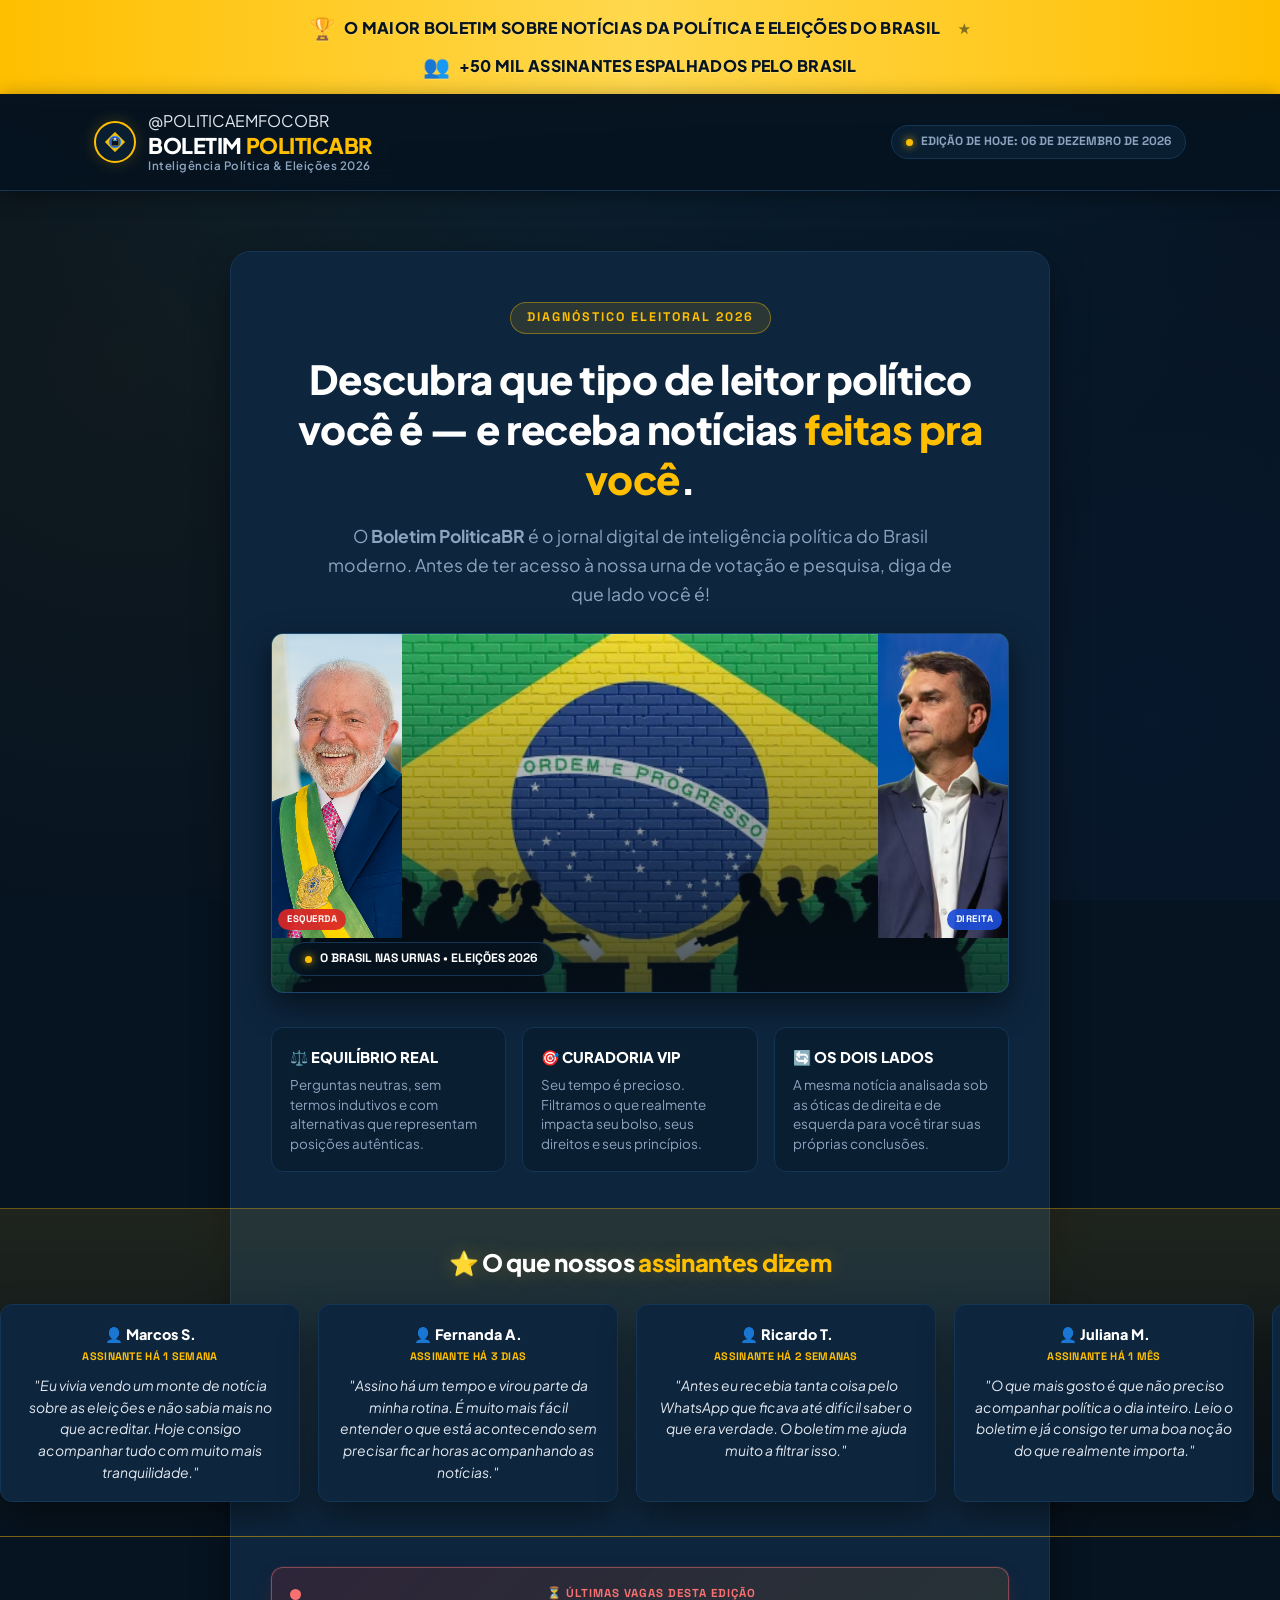
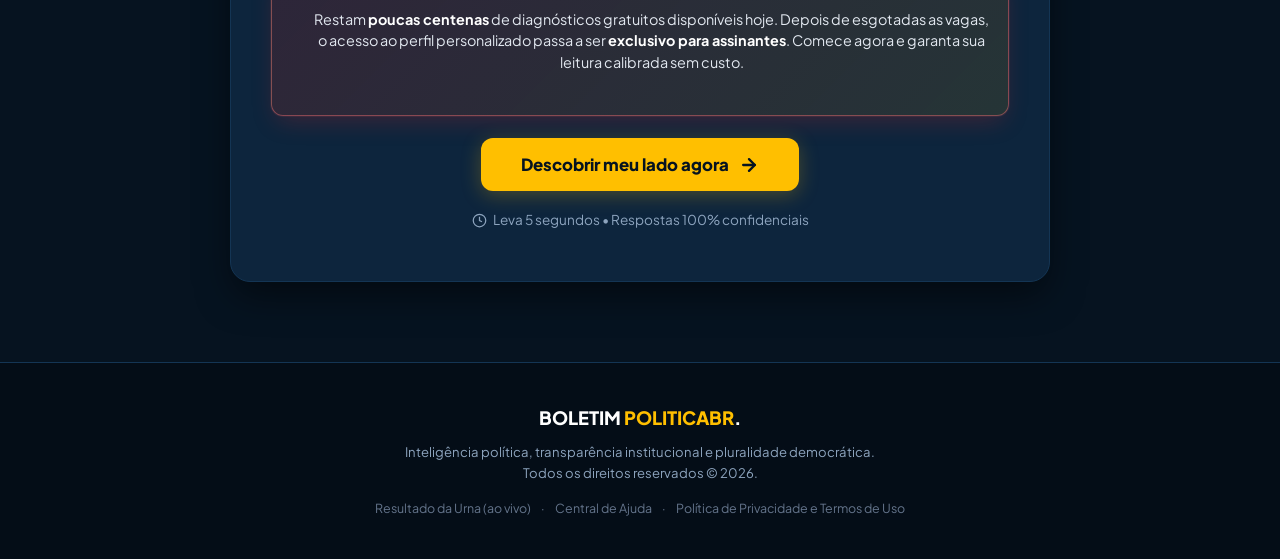
==== commit 7537a5fc: "Remove subtitle from testimonials section Removed the subtitle text from the testimonials section." ====
--- a/index.html
+++ b/index.html
@@ -161,7 +161,7 @@
         <!-- DEPOIMENTOS DE ASSINANTES - carrossel automático, sem identificação -->
         <div class="depoimentos-wrap">
           <p class="depoimentos-titulo">⭐ O que nossos <span class="highlight-gold">assinantes dizem</span></p>
-          <p class="depoimentos-subtitulo">Depoimentos reais, sem edição</p>
+          <p class="depoimentos-subtitulo"></p>
           <div class="depoimentos-track" id="depoimentos-track">
             <div class="depoimento-card"><span class="depoimento-nome">👤 Marcos S.</span><span class="depoimento-tempo">Assinante há 1 semana</span><p class="depoimento-texto">"Eu vivia vendo um monte de notícia sobre as eleições e não sabia mais no que acreditar. Hoje consigo acompanhar tudo com muito mais tranquilidade."</p></div>
             <div class="depoimento-card"><span class="depoimento-nome">👤 Fernanda A.</span><span class="depoimento-tempo">Assinante há 3 dias</span><p class="depoimento-texto">"Assino há um tempo e virou parte da minha rotina. É muito mais fácil entender o que está acontecendo sem precisar ficar horas acompanhando as notícias."</p></div>
--- a/assets/css/style.css
+++ b/assets/css/style.css
@@ -470,6 +470,19 @@
   display: block;
 }
 
+/* Carrossel de fotos por lado (esquerda/direita) — crossfade entre várias
+   figuras públicas do mesmo espectro político, trocando automaticamente. */
+.spectrum-photo {
+  position: absolute;
+  inset: 0;
+  opacity: 0;
+  transition: opacity 0.9s ease;
+}
+
+.spectrum-photo.is-active {
+  opacity: 1;
+}
+
 .hero-spectrum-left::before {
   content: '';
   position: absolute;
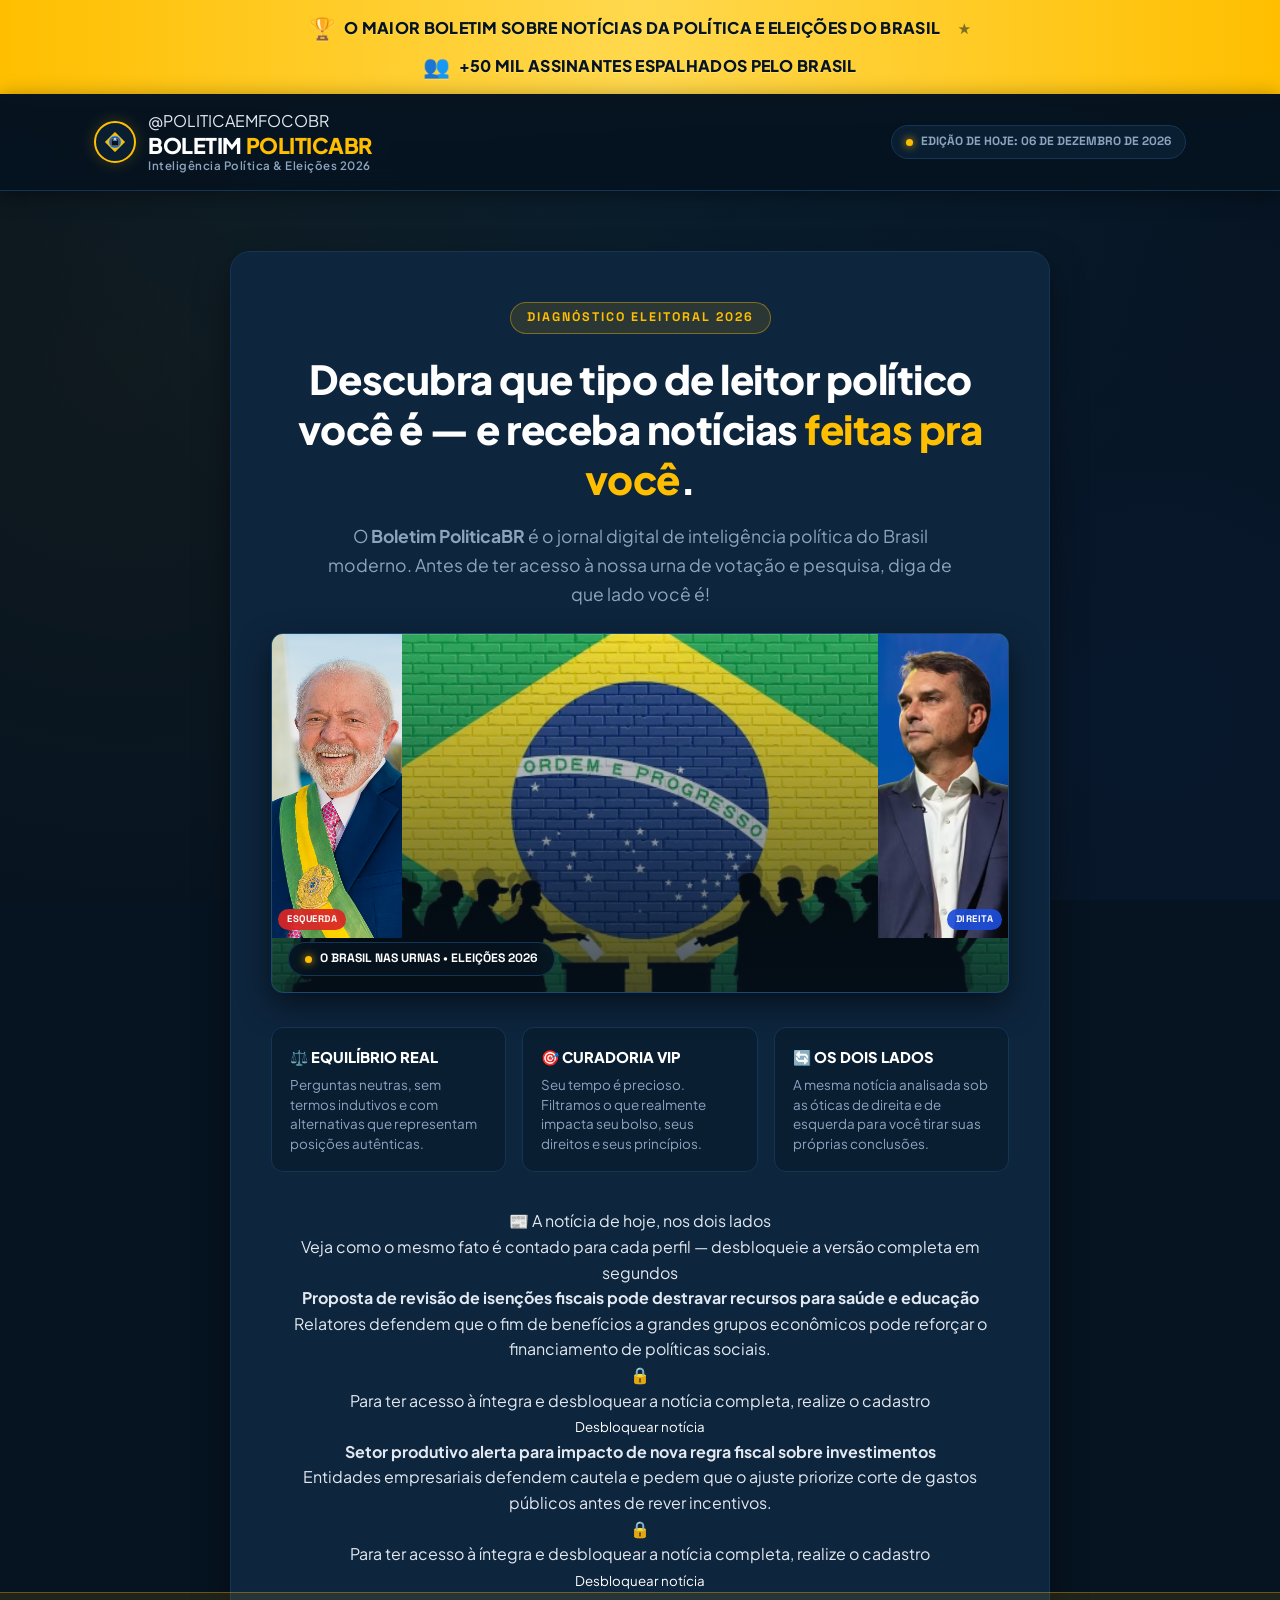
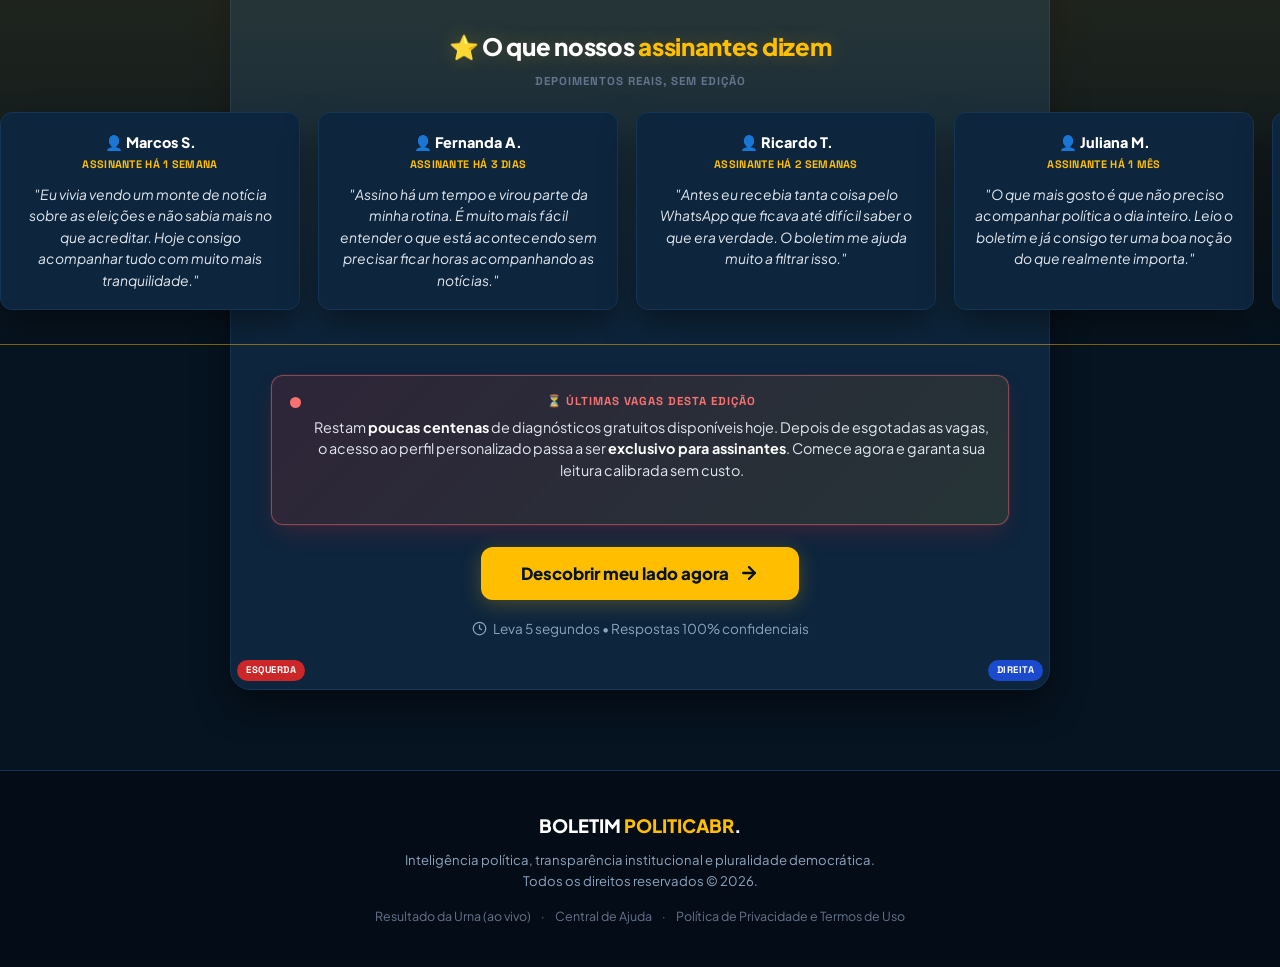
==== commit 1aa0d3cd: "Add preview section for news articles with registration lock Added a preview section for news articl" ====
--- a/index.html
+++ b/index.html
@@ -158,10 +158,46 @@
           </div>
         </div>
 
+        <!-- PRÉVIA BLOQUEADA: uma manchete de cada lado do espectro, gerada
+             pelo robô diário (noticias-diarias.json). Fica com o texto
+             borrado + cadeado, e só desbloqueia após o cadastro (quiz). -->
+        <div class="preview-noticias-wrap">
+          <p class="preview-noticias-titulo">📰 A notícia de hoje, <span class="highlight-gold">nos dois lados</span></p>
+          <p class="preview-noticias-subtitulo">Veja como o mesmo fato é contado para cada perfil — desbloqueie a versão completa em segundos</p>
+
+          <div class="preview-noticias-grid">
+            <div class="preview-noticia-card preview-noticia-esquerda">
+              <span class="hero-spectrum-tag tag-left preview-noticia-tag">ESQUERDA</span>
+              <div class="preview-noticia-conteudo-blur">
+                <h4 class="preview-noticia-titulo-noticia" id="preview-esquerda-titulo">Proposta de revisão de isenções fiscais pode destravar recursos para saúde e educação</h4>
+                <p class="preview-noticia-resumo" id="preview-esquerda-resumo">Relatores defendem que o fim de benefícios a grandes grupos econômicos pode reforçar o financiamento de políticas sociais.</p>
+              </div>
+              <div class="preview-noticia-lock-overlay">
+                <span class="preview-noticia-lock-icone">🔒</span>
+                <p class="preview-noticia-lock-texto">Para ter acesso à íntegra e desbloquear a notícia completa, realize o cadastro</p>
+                <button class="btn-desbloquear" data-scroll-to-quiz="true">Desbloquear notícia</button>
+              </div>
+            </div>
+
+            <div class="preview-noticia-card preview-noticia-direita">
+              <span class="hero-spectrum-tag tag-right preview-noticia-tag">DIREITA</span>
+              <div class="preview-noticia-conteudo-blur">
+                <h4 class="preview-noticia-titulo-noticia" id="preview-direita-titulo">Setor produtivo alerta para impacto de nova regra fiscal sobre investimentos</h4>
+                <p class="preview-noticia-resumo" id="preview-direita-resumo">Entidades empresariais defendem cautela e pedem que o ajuste priorize corte de gastos públicos antes de rever incentivos.</p>
+              </div>
+              <div class="preview-noticia-lock-overlay">
+                <span class="preview-noticia-lock-icone">🔒</span>
+                <p class="preview-noticia-lock-texto">Para ter acesso à íntegra e desbloquear a notícia completa, realize o cadastro</p>
+                <button class="btn-desbloquear" data-scroll-to-quiz="true">Desbloquear notícia</button>
+              </div>
+            </div>
+          </div>
+        </div>
+
         <!-- DEPOIMENTOS DE ASSINANTES - carrossel automático, sem identificação -->
         <div class="depoimentos-wrap">
           <p class="depoimentos-titulo">⭐ O que nossos <span class="highlight-gold">assinantes dizem</span></p>
-          <p class="depoimentos-subtitulo"></p>
+          <p class="depoimentos-subtitulo">Depoimentos reais, sem edição</p>
           <div class="depoimentos-track" id="depoimentos-track">
             <div class="depoimento-card"><span class="depoimento-nome">👤 Marcos S.</span><span class="depoimento-tempo">Assinante há 1 semana</span><p class="depoimento-texto">"Eu vivia vendo um monte de notícia sobre as eleições e não sabia mais no que acreditar. Hoje consigo acompanhar tudo com muito mais tranquilidade."</p></div>
             <div class="depoimento-card"><span class="depoimento-nome">👤 Fernanda A.</span><span class="depoimento-tempo">Assinante há 3 dias</span><p class="depoimento-texto">"Assino há um tempo e virou parte da minha rotina. É muito mais fácil entender o que está acontecendo sem precisar ficar horas acompanhando as notícias."</p></div>
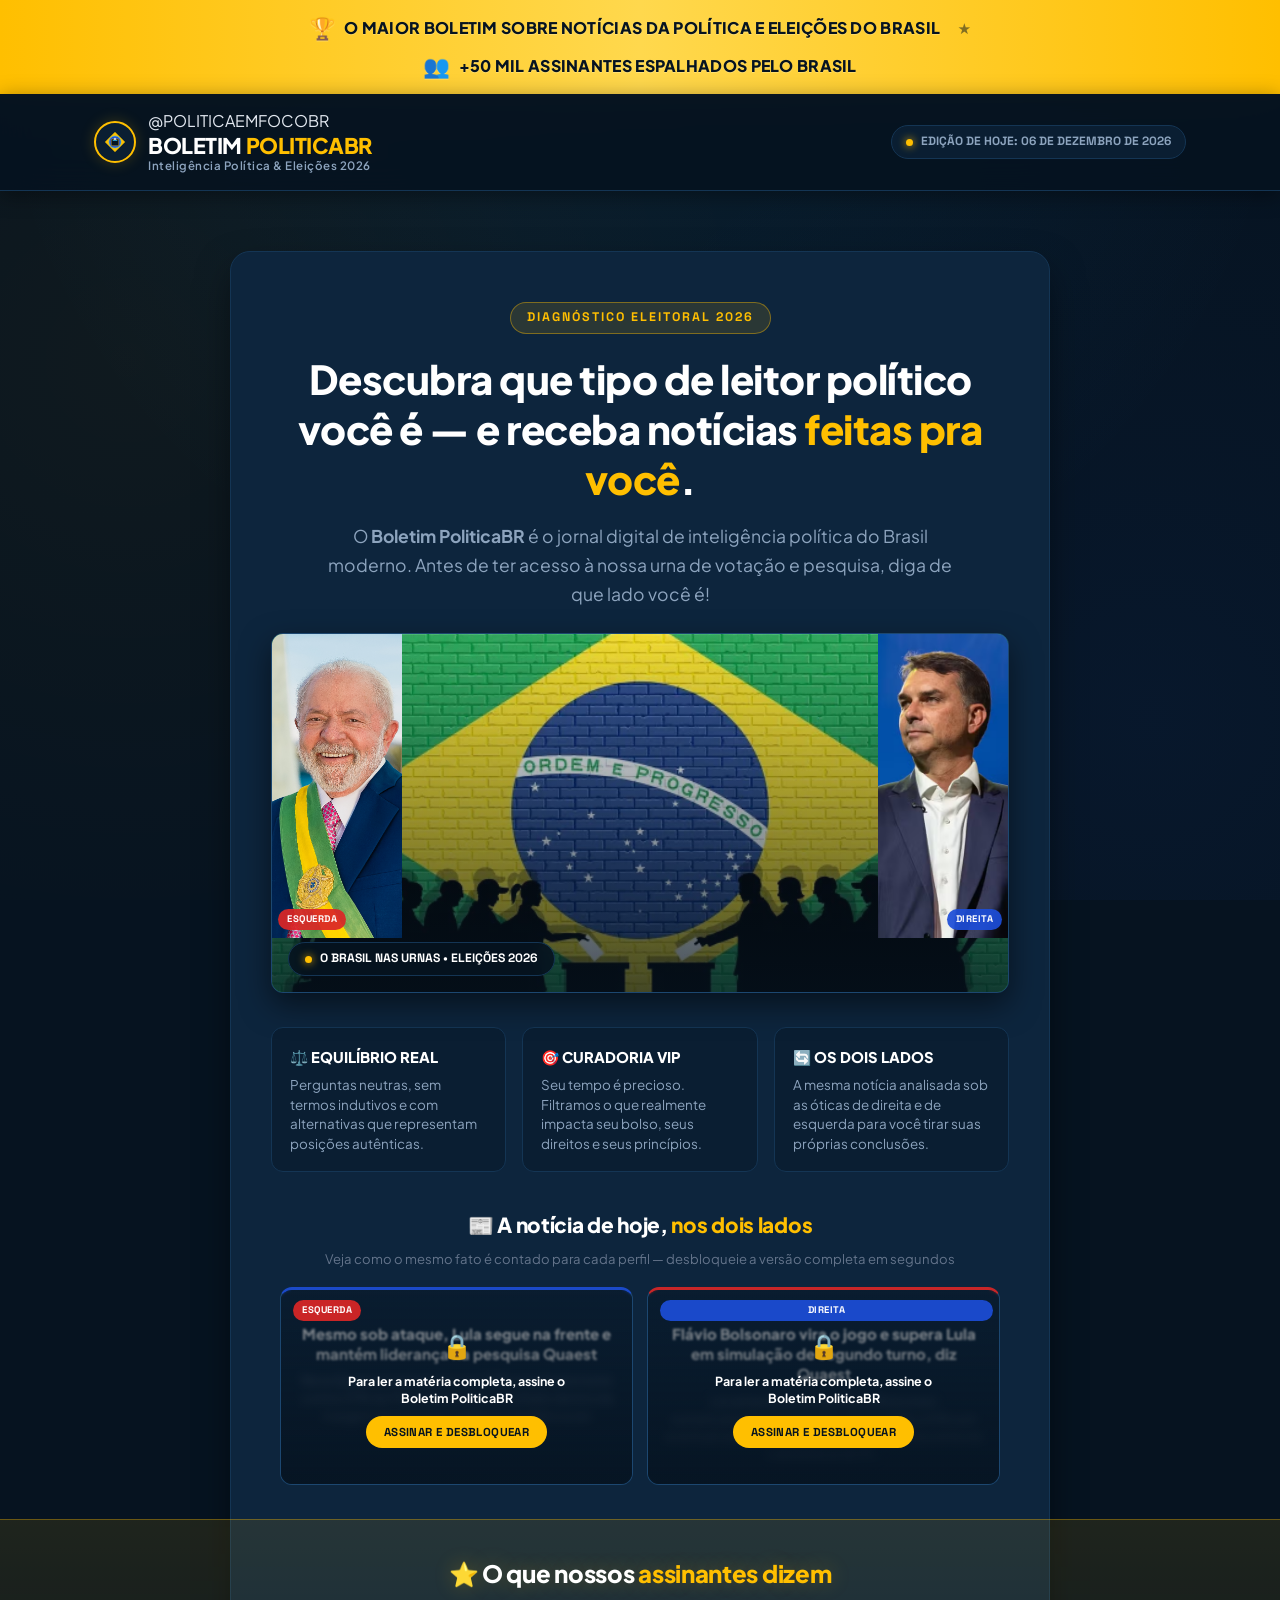
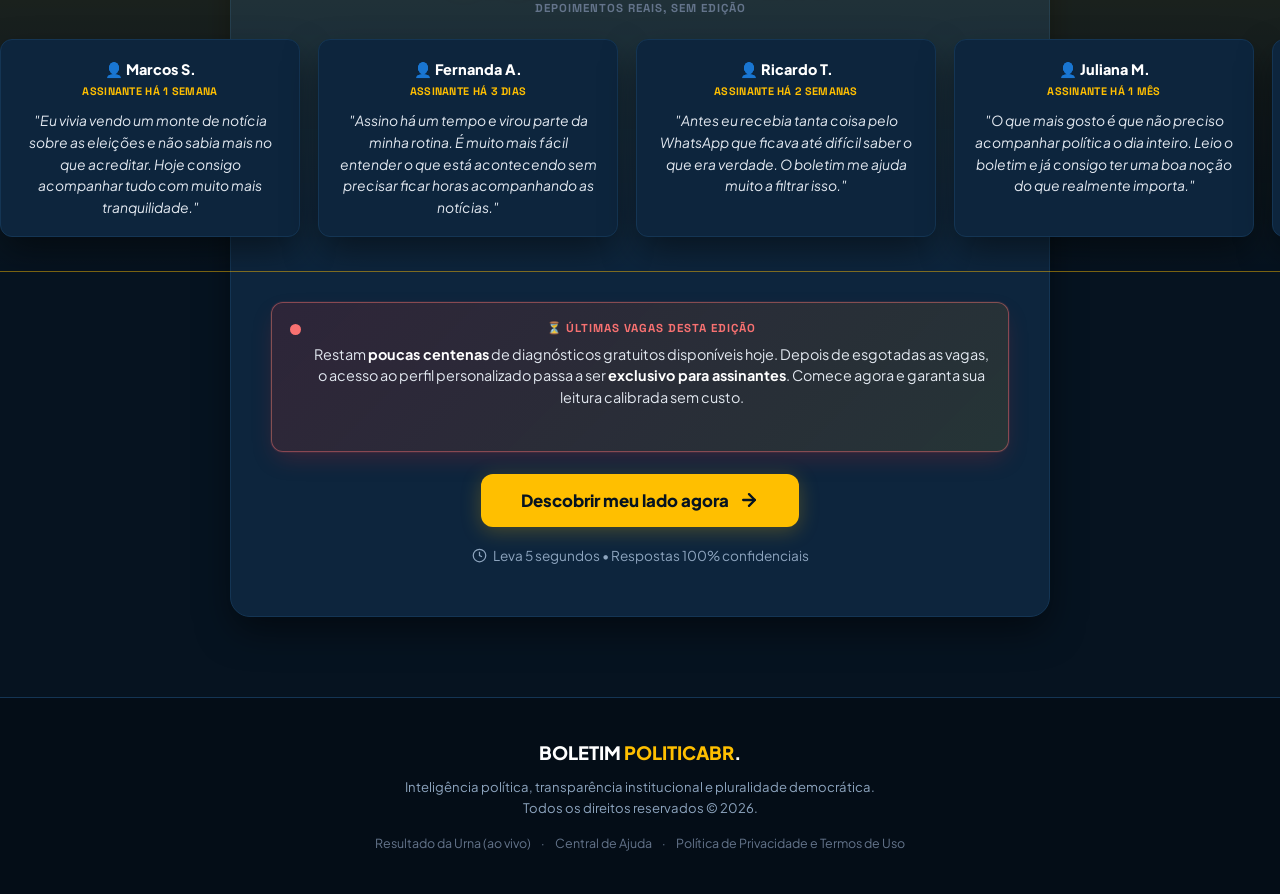
==== commit 3f72cd51: "Refactor noticia card layout and remove redundant code" ====
--- a/index.html
+++ b/index.html
@@ -168,27 +168,31 @@
           <div class="preview-noticias-grid">
             <div class="preview-noticia-card preview-noticia-esquerda">
               <span class="hero-spectrum-tag tag-left preview-noticia-tag">ESQUERDA</span>
-              <div class="preview-noticia-conteudo-blur">
-                <h4 class="preview-noticia-titulo-noticia" id="preview-esquerda-titulo">Proposta de revisão de isenções fiscais pode destravar recursos para saúde e educação</h4>
-                <p class="preview-noticia-resumo" id="preview-esquerda-resumo">Relatores defendem que o fim de benefícios a grandes grupos econômicos pode reforçar o financiamento de políticas sociais.</p>
-              </div>
-              <div class="preview-noticia-lock-overlay">
-                <span class="preview-noticia-lock-icone">🔒</span>
-                <p class="preview-noticia-lock-texto">Para ter acesso à íntegra e desbloquear a notícia completa, realize o cadastro</p>
-                <button class="btn-desbloquear" data-scroll-to-quiz="true">Desbloquear notícia</button>
+              <h4 class="preview-noticia-titulo-noticia" id="preview-esquerda-titulo">Proposta de revisão de isenções fiscais pode destravar recursos para saúde e educação</h4>
+              <div class="preview-noticia-corpo">
+                <div class="preview-noticia-conteudo-blur">
+                  <p class="preview-noticia-resumo" id="preview-esquerda-resumo">Relatores defendem que o fim de benefícios a grandes grupos econômicos pode reforçar o financiamento de políticas sociais.</p>
+                </div>
+                <div class="preview-noticia-lock-overlay">
+                  <span class="preview-noticia-lock-icone">🔒</span>
+                  <p class="preview-noticia-lock-texto">Para ler a matéria completa, assine o Boletim PoliticaBR</p>
+                  <button class="btn-desbloquear" data-scroll-to-quiz="true">Assinar e desbloquear</button>
+                </div>
               </div>
             </div>
 
             <div class="preview-noticia-card preview-noticia-direita">
               <span class="hero-spectrum-tag tag-right preview-noticia-tag">DIREITA</span>
-              <div class="preview-noticia-conteudo-blur">
-                <h4 class="preview-noticia-titulo-noticia" id="preview-direita-titulo">Setor produtivo alerta para impacto de nova regra fiscal sobre investimentos</h4>
-                <p class="preview-noticia-resumo" id="preview-direita-resumo">Entidades empresariais defendem cautela e pedem que o ajuste priorize corte de gastos públicos antes de rever incentivos.</p>
-              </div>
-              <div class="preview-noticia-lock-overlay">
-                <span class="preview-noticia-lock-icone">🔒</span>
-                <p class="preview-noticia-lock-texto">Para ter acesso à íntegra e desbloquear a notícia completa, realize o cadastro</p>
-                <button class="btn-desbloquear" data-scroll-to-quiz="true">Desbloquear notícia</button>
+              <h4 class="preview-noticia-titulo-noticia" id="preview-direita-titulo">Setor produtivo alerta para impacto de nova regra fiscal sobre investimentos</h4>
+              <div class="preview-noticia-corpo">
+                <div class="preview-noticia-conteudo-blur">
+                  <p class="preview-noticia-resumo" id="preview-direita-resumo">Entidades empresariais defendem cautela e pedem que o ajuste priorize corte de gastos públicos antes de rever incentivos.</p>
+                </div>
+                <div class="preview-noticia-lock-overlay">
+                  <span class="preview-noticia-lock-icone">🔒</span>
+                  <p class="preview-noticia-lock-texto">Para ler a matéria completa, assine o Boletim PoliticaBR</p>
+                  <button class="btn-desbloquear" data-scroll-to-quiz="true">Assinar e desbloquear</button>
+                </div>
               </div>
             </div>
           </div>
--- a/assets/css/style.css
+++ b/assets/css/style.css
@@ -534,6 +534,132 @@
   }
 }
 
+/* ==========================================================================
+   PRÉVIA DE NOTÍCIA BLOQUEADA POR LADO (ESQUERDA / DIREITA)
+   Mostra uma manchete real (vinda do robô diário) com o texto borrado e um
+   cadeado por cima, convidando o visitante a se cadastrar para desbloquear.
+   ========================================================================== */
+.preview-noticias-wrap {
+  max-width: 720px;
+  margin: 0 auto 34px;
+}
+
+.preview-noticias-titulo {
+  text-align: center;
+  font-size: 1.3rem;
+  font-weight: 900;
+  letter-spacing: -0.3px;
+  color: var(--text-pure);
+  margin-bottom: 6px;
+}
+
+.preview-noticias-titulo .highlight-gold {
+  color: var(--gold-primary);
+}
+
+.preview-noticias-subtitulo {
+  text-align: center;
+  font-size: 0.82rem;
+  color: var(--text-dim);
+  margin-bottom: 18px;
+}
+
+.preview-noticias-grid {
+  display: grid;
+  grid-template-columns: 1fr 1fr;
+  gap: 14px;
+}
+
+@media (max-width: 640px) {
+  .preview-noticias-grid { grid-template-columns: 1fr; }
+}
+
+.preview-noticia-card {
+  position: relative;
+  background: var(--bg-card);
+  border: 1.5px solid var(--border-medium);
+  border-radius: var(--radius-md);
+  padding: 34px 16px 20px;
+  overflow: hidden;
+  min-height: 190px;
+}
+
+.preview-noticia-esquerda { border-top: 3px solid rgba(29, 78, 216, 0.9); }
+.preview-noticia-direita { border-top: 3px solid rgba(220, 38, 38, 0.9); }
+
+.preview-noticia-tag {
+  position: absolute;
+  top: 10px;
+  left: 12px;
+  bottom: auto;
+}
+
+.preview-noticia-conteudo-blur {
+  filter: blur(5px);
+  user-select: none;
+  pointer-events: none;
+}
+
+.preview-noticia-titulo-noticia {
+  font-size: 0.94rem;
+  font-weight: 800;
+  color: var(--text-pure);
+  line-height: 1.35;
+  margin-bottom: 8px;
+}
+
+.preview-noticia-resumo {
+  font-size: 0.8rem;
+  color: var(--text-dim);
+  line-height: 1.4;
+}
+
+.preview-noticia-lock-overlay {
+  position: absolute;
+  inset: 0;
+  display: flex;
+  flex-direction: column;
+  align-items: center;
+  justify-content: center;
+  gap: 8px;
+  padding: 18px;
+  text-align: center;
+  background: linear-gradient(180deg, rgba(6, 19, 32, 0.45), rgba(6, 19, 32, 0.88));
+  backdrop-filter: blur(1px);
+}
+
+.preview-noticia-lock-icone {
+  font-size: 1.5rem;
+}
+
+.preview-noticia-lock-texto {
+  font-size: 0.78rem;
+  font-weight: 700;
+  color: var(--text-pure);
+  line-height: 1.4;
+  max-width: 220px;
+}
+
+.btn-desbloquear {
+  font-family: var(--font-mono);
+  font-size: 0.72rem;
+  font-weight: 800;
+  letter-spacing: 0.4px;
+  text-transform: uppercase;
+  color: #06131f;
+  background: var(--gold-primary);
+  border: none;
+  border-radius: var(--radius-full);
+  padding: 9px 18px;
+  cursor: pointer;
+  transition: transform 0.15s ease, box-shadow 0.15s ease;
+}
+
+.btn-desbloquear:hover {
+  transform: translateY(-1px);
+  box-shadow: 0 6px 16px rgba(255, 191, 0, 0.3);
+}
+
 /* Carrossel de depoimentos - rolagem automática e contínua, largura total */
 .depoimentos-wrap {
   width: 100vw;
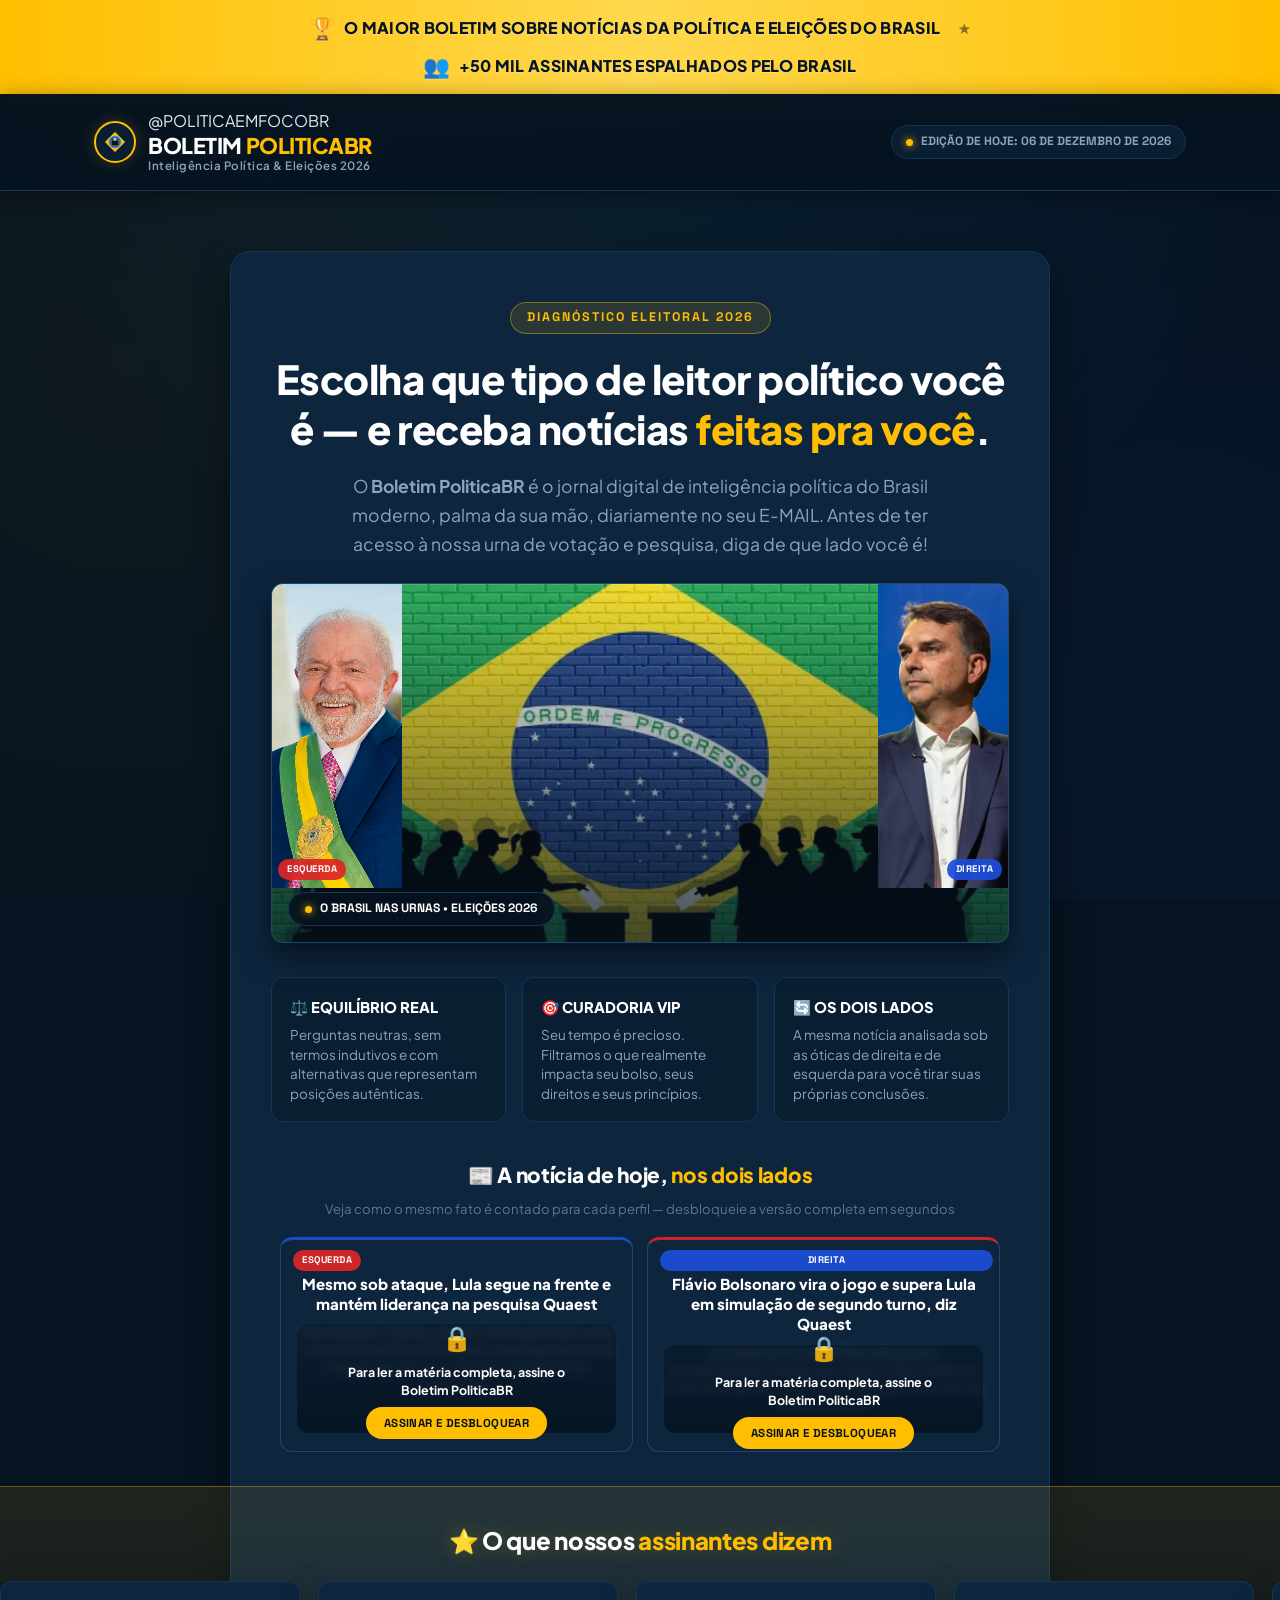
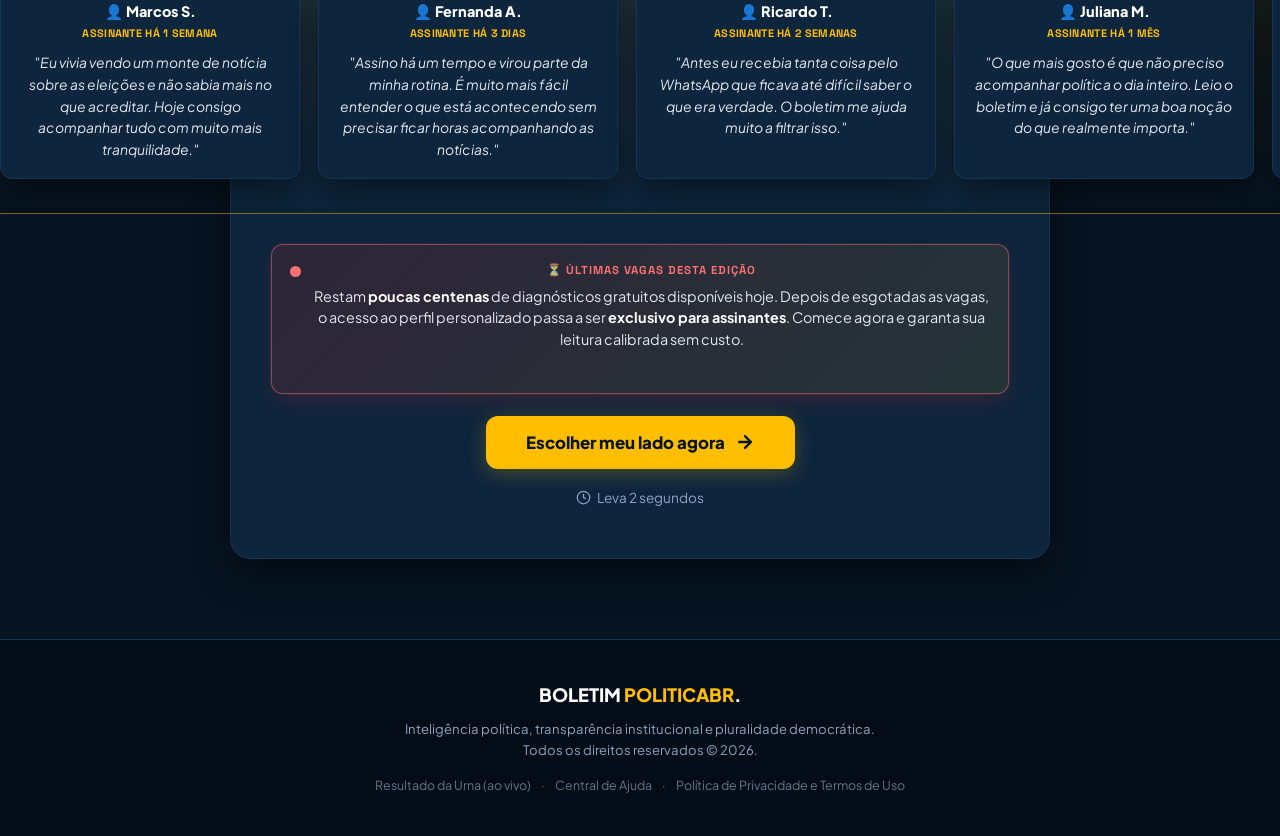
==== commit 58c79f7c: "Update text for political reader introduction" ====
--- a/index.html
+++ b/index.html
@@ -112,10 +112,10 @@
       <div class="intro-card">
         <span class="intro-kicker">DIAGNÓSTICO ELEITORAL 2026</span>
         <h1 class="intro-title">
-          Descubra que tipo de leitor político você é — e receba notícias <span class="highlight-gold">feitas pra você</span>.
+          Escolha que tipo de leitor político você é — e receba notícias <span class="highlight-gold">feitas pra você</span>.
         </h1>
         <p class="intro-lead">
-          O <strong>Boletim PoliticaBR</strong> é o jornal digital de inteligência política do Brasil moderno. Antes de ter acesso à nossa urna de votação e pesquisa, diga de que lado você é!
+          O <strong>Boletim PoliticaBR</strong> é o jornal digital de inteligência política do Brasil moderno, palma da sua mão, diariamente no seu E-MAIL. Antes de ter acesso à nossa urna de votação e pesquisa, diga de que lado você é!
         </p>
 
         <!-- Featured Hero Artwork -->
@@ -201,7 +201,7 @@
         <!-- DEPOIMENTOS DE ASSINANTES - carrossel automático, sem identificação -->
         <div class="depoimentos-wrap">
           <p class="depoimentos-titulo">⭐ O que nossos <span class="highlight-gold">assinantes dizem</span></p>
-          <p class="depoimentos-subtitulo">Depoimentos reais, sem edição</p>
+          <p class="depoimentos-subtitulo"></p>
           <div class="depoimentos-track" id="depoimentos-track">
             <div class="depoimento-card"><span class="depoimento-nome">👤 Marcos S.</span><span class="depoimento-tempo">Assinante há 1 semana</span><p class="depoimento-texto">"Eu vivia vendo um monte de notícia sobre as eleições e não sabia mais no que acreditar. Hoje consigo acompanhar tudo com muito mais tranquilidade."</p></div>
             <div class="depoimento-card"><span class="depoimento-nome">👤 Fernanda A.</span><span class="depoimento-tempo">Assinante há 3 dias</span><p class="depoimento-texto">"Assino há um tempo e virou parte da minha rotina. É muito mais fácil entender o que está acontecendo sem precisar ficar horas acompanhando as notícias."</p></div>
@@ -250,7 +250,7 @@
 
         <!-- CTA Button -->
         <button class="btn-primary" id="btn-start-quiz">
-          Descobrir meu lado agora
+          Escolher meu lado agora
           <svg width="20" height="20" viewBox="0 0 24 24" fill="none" stroke="currentColor" stroke-width="2.8" stroke-linecap="round" stroke-linejoin="round">
             <line x1="5" y1="12" x2="19" y2="12"></line>
             <polyline points="12 5 19 12 12 19"></polyline>
@@ -262,7 +262,7 @@
             <circle cx="12" cy="12" r="10"></circle>
             <polyline points="12 6 12 12 16 14"></polyline>
           </svg>
-          Leva 5 segundos • Respostas 100% confidenciais
+          Leva 2 segundos 
         </div>
       </div>
     </section>
--- a/assets/css/style.css
+++ b/assets/css/style.css
@@ -576,10 +576,12 @@
 
 .preview-noticia-card {
   position: relative;
+  display: flex;
+  flex-direction: column;
   background: var(--bg-card);
   border: 1.5px solid var(--border-medium);
   border-radius: var(--radius-md);
-  padding: 34px 16px 20px;
+  padding: 34px 16px 18px;
   overflow: hidden;
   min-height: 190px;
 }
@@ -594,20 +596,30 @@
   bottom: auto;
 }
 
+.preview-noticia-titulo-noticia {
+  font-size: 0.94rem;
+  font-weight: 800;
+  color: var(--text-pure);
+  line-height: 1.35;
+  margin-bottom: 10px;
+}
+
+/* Só o corpo/resumo da notícia fica borrado e coberto pelo cadeado —
+   o título continua sempre legível para gerar curiosidade. O cadeado fica
+   em um elemento IRMÃO do texto borrado (não filho), para não ficar
+   borrado junto. */
+.preview-noticia-corpo {
+  position: relative;
+  flex: 1;
+  min-height: 88px;
+}
+
 .preview-noticia-conteudo-blur {
   filter: blur(5px);
   user-select: none;
   pointer-events: none;
 }
 
-.preview-noticia-titulo-noticia {
-  font-size: 0.94rem;
-  font-weight: 800;
-  color: var(--text-pure);
-  line-height: 1.35;
-  margin-bottom: 8px;
-}
-
 .preview-noticia-resumo {
   font-size: 0.8rem;
   color: var(--text-dim);
@@ -622,10 +634,11 @@
   align-items: center;
   justify-content: center;
   gap: 8px;
-  padding: 18px;
+  padding: 10px;
   text-align: center;
   background: linear-gradient(180deg, rgba(6, 19, 32, 0.45), rgba(6, 19, 32, 0.88));
   backdrop-filter: blur(1px);
+  border-radius: var(--radius-md);
 }
 
 .preview-noticia-lock-icone {
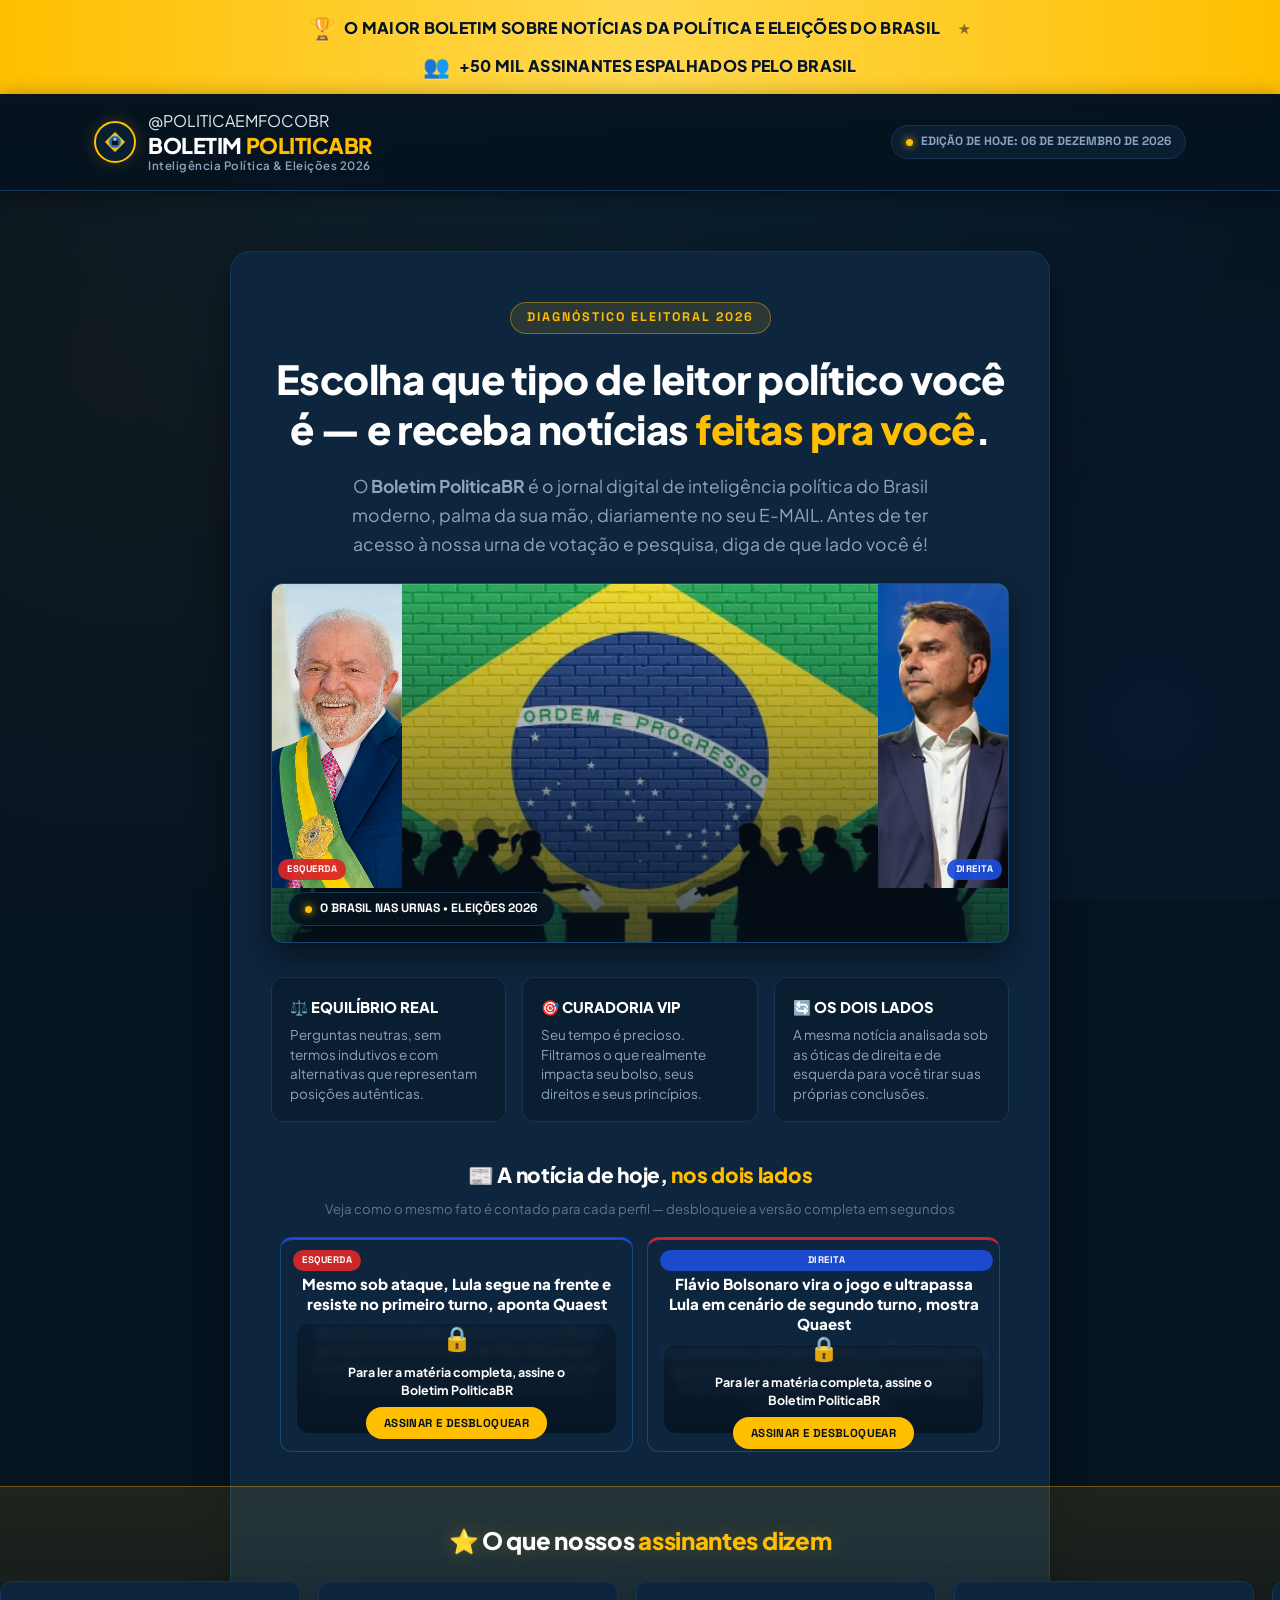
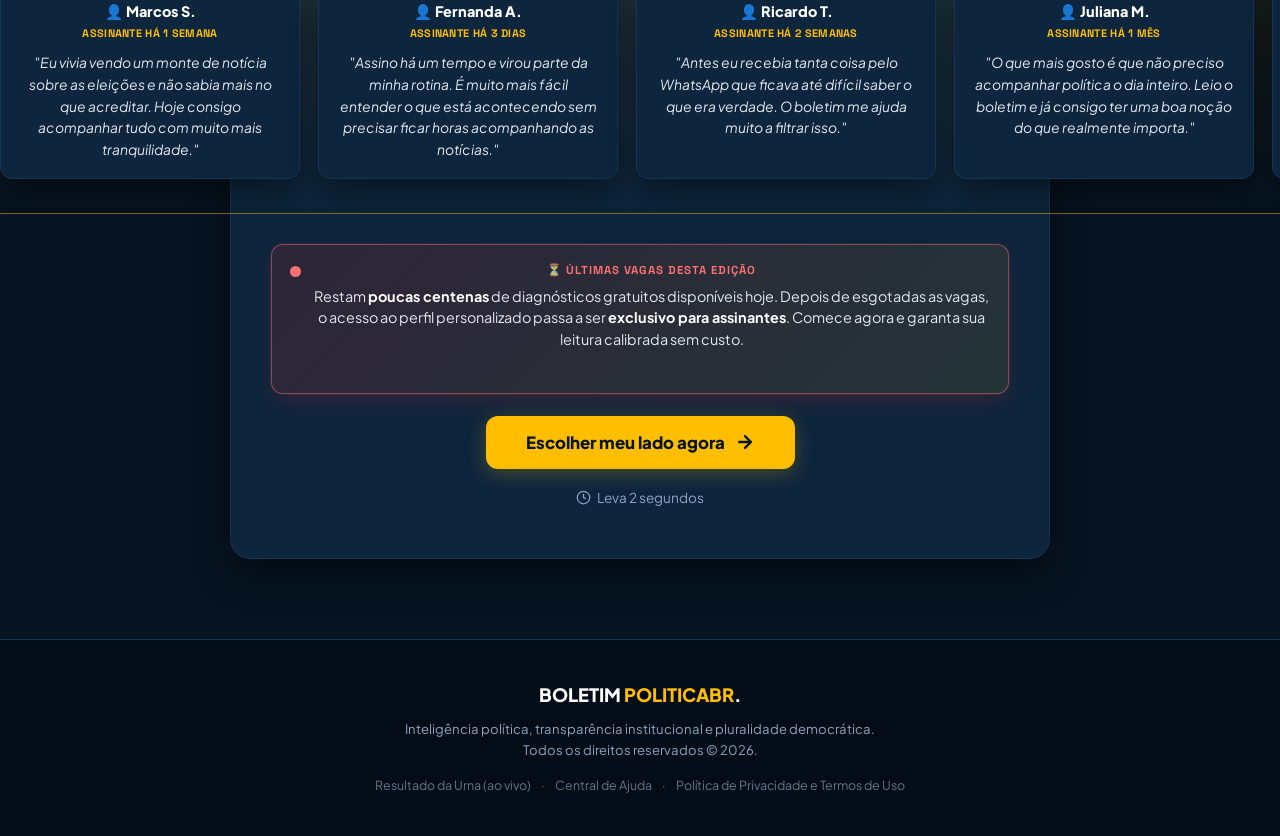
==== commit ffad1b9b: "Modify urgency CTA button SVG and fix newline Updated SVG elements in urgency CTA button and fixed m" ====
--- a/index.html
+++ b/index.html
@@ -377,6 +377,23 @@
             Seu Boletim priorizará cobertura, bastidores e agenda de lideranças do campo conservador, como Jair e Flávio Bolsonaro.
           </p>
           <p class="personalized-credit">Foto de Jair Bolsonaro: Wikimedia Commons, licença CC BY 2.0.</p>
+
+          <!-- RECADO EM VÍDEO PERSONALIZADO (só um trecho — o resto é pra assinante) -->
+          <div class="recado-video-card" id="recado-video-direita">
+            <video class="recado-video-player" preload="metadata" playsinline controls>
+              <source src="assets/videos/flavio-recado.mp4" type="video/mp4">
+            </video>
+            <div class="recado-video-cover">
+              <span class="recado-play-icone">▶</span>
+              <p class="recado-video-texto">🎥 Recado rápido do nosso <strong>patriota Flávio</strong>, especialmente pra você.</p>
+              <span class="recado-video-cta-tap">Toque para assistir</span>
+            </div>
+            <div class="recado-video-bloqueio">
+              <span class="preview-noticia-lock-icone">🔒</span>
+              <p class="preview-noticia-lock-texto">Esse foi só o começo do recado. Complete sua assinatura para assistir na íntegra — e ver outros recados exclusivos como esse.</p>
+              <button class="btn-desbloquear" data-scroll-to-capture="true">Assinar e ver o recado completo</button>
+            </div>
+          </div>
         </div>
 
         <!-- Personalized visual block, shown only when the result leans left -->
@@ -395,6 +412,23 @@
           <p class="personalized-note">
             Seu Boletim priorizará cobertura, bastidores e agenda de lideranças do campo progressista, como o presidente Lula.
           </p>
+
+          <!-- RECADO EM VÍDEO PERSONALIZADO (só um trecho — o resto é pra assinante) -->
+          <div class="recado-video-card" id="recado-video-esquerda">
+            <video class="recado-video-player" preload="metadata" playsinline controls>
+              <source src="assets/videos/lula-recado.mp4" type="video/mp4">
+            </video>
+            <div class="recado-video-cover">
+              <span class="recado-play-icone">▶</span>
+              <p class="recado-video-texto">🎥 Recado rápido do nosso <strong>companheiro Lula</strong>, especialmente pra você.</p>
+              <span class="recado-video-cta-tap">Toque para assistir</span>
+            </div>
+            <div class="recado-video-bloqueio">
+              <span class="preview-noticia-lock-icone">🔒</span>
+              <p class="preview-noticia-lock-texto">Esse foi só o começo do recado. Complete sua assinatura para assistir na íntegra — e ver outros recados exclusivos como esse.</p>
+              <button class="btn-desbloquear" data-scroll-to-capture="true">Assinar e ver o recado completo</button>
+            </div>
+          </div>
         </div>
 
         <!-- Personalized visual block, shown only when the result is centrist/pragmatic -->
@@ -724,8 +758,8 @@
             <button class="btn-convert" id="btn-convert-access">
               Garantir meu acesso agora
               <svg width="18" height="18" viewBox="0 0 24 24" fill="none" stroke="currentColor" stroke-width="2.8">
-                <line x1="5" y1="12" x2="19" y2="12"></line>
-                <polyline points="12 5 19 12 12 19"></polyline>
+                <line x1="12" y1="5" x2="12" y2="19"></line>
+                <polyline points="5 12 12 19 19 12"></polyline>
               </svg>
             </button>
             <span class="urgency-counter-note">
--- a/assets/css/style.css
+++ b/assets/css/style.css
@@ -673,6 +673,88 @@
   box-shadow: 0 6px 16px rgba(255, 191, 0, 0.3);
 }
 
+/* ==========================================================================
+   RECADO EM VÍDEO PERSONALIZADO (pós-quiz, dentro do bloco de cobertura
+   calibrada). Mostra o vídeo vertical (até 60s) com capa de "toque para
+   assistir"; ao terminar, cobre o player com a chamada de assinatura.
+   ========================================================================== */
+.recado-video-card {
+  position: relative;
+  max-width: 260px;
+  aspect-ratio: 9 / 16;
+  margin: 22px auto 4px;
+  border-radius: var(--radius-md);
+  overflow: hidden;
+  background: #000;
+  border: 1.5px solid var(--border-medium);
+  box-shadow: 0 10px 26px rgba(0, 0, 0, 0.35);
+}
+
+.recado-video-player {
+  width: 100%;
+  height: 100%;
+  object-fit: cover;
+  display: block;
+  background: #000;
+}
+
+.recado-video-cover,
+.recado-video-bloqueio {
+  position: absolute;
+  inset: 0;
+  display: flex;
+  flex-direction: column;
+  align-items: center;
+  justify-content: center;
+  gap: 10px;
+  padding: 20px;
+  text-align: center;
+  cursor: pointer;
+  background: linear-gradient(180deg, rgba(6, 19, 32, 0.55), rgba(6, 19, 32, 0.9));
+}
+
+.recado-video-bloqueio {
+  display: none; /* aparece via JS quando o vídeo termina */
+  cursor: default;
+}
+
+.recado-play-icone {
+  width: 52px;
+  height: 52px;
+  display: flex;
+  align-items: center;
+  justify-content: center;
+  border-radius: 50%;
+  background: var(--gold-primary);
+  color: #06131f;
+  font-size: 1.2rem;
+  padding-left: 3px;
+}
+
+.recado-video-texto {
+  font-size: 0.85rem;
+  font-weight: 700;
+  color: var(--text-pure);
+  line-height: 1.4;
+}
+
+.recado-video-cta-tap {
+  font-family: var(--font-mono);
+  font-size: 0.68rem;
+  font-weight: 800;
+  letter-spacing: 0.4px;
+  text-transform: uppercase;
+  color: var(--gold-primary);
+}
+
+.recado-video-bloqueio .preview-noticia-lock-icone {
+  font-size: 1.4rem;
+}
+
+.recado-video-bloqueio .preview-noticia-lock-texto {
+  max-width: 200px;
+}
+
 /* Carrossel de depoimentos - rolagem automática e contínua, largura total */
 .depoimentos-wrap {
   width: 100vw;
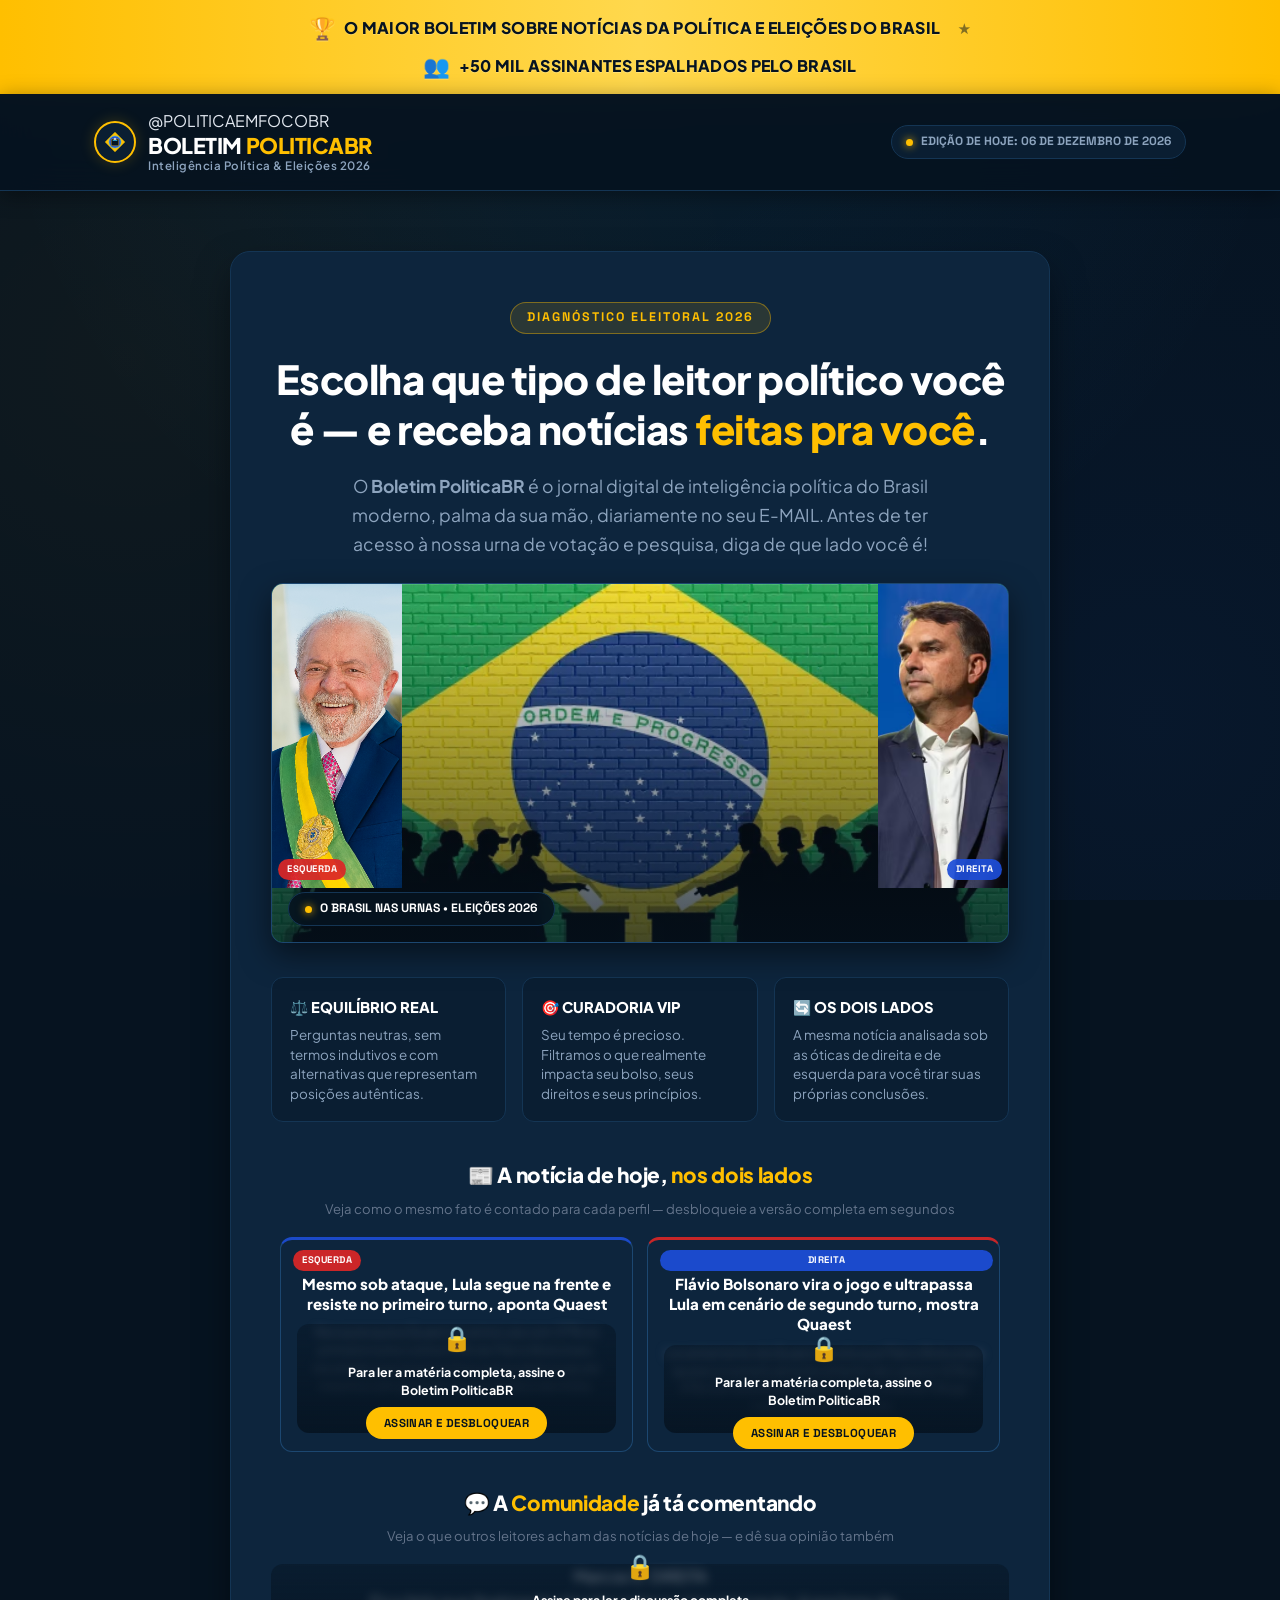
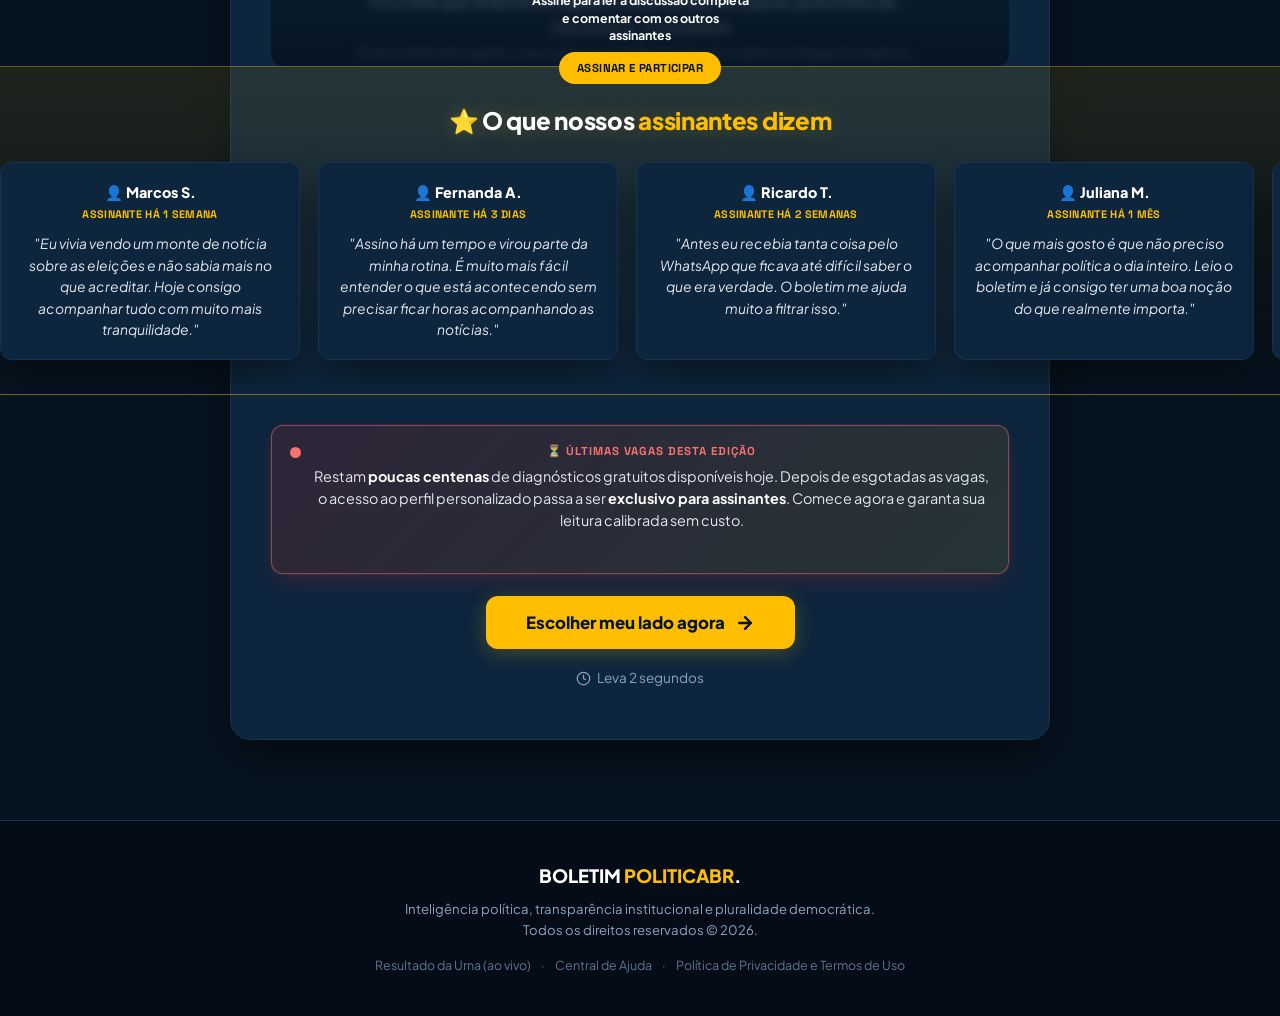
==== commit 3304f3b5: "Add community comments section to index.html Added a community preview section with user comments an" ====
--- a/index.html
+++ b/index.html
@@ -193,6 +193,39 @@
                   <p class="preview-noticia-lock-texto">Para ler a matéria completa, assine o Boletim PoliticaBR</p>
                   <button class="btn-desbloquear" data-scroll-to-quiz="true">Assinar e desbloquear</button>
                 </div>
+              </div>
+            </div>
+          </div>
+        </div>
+
+        <!-- PRÉVIA DA COMUNIDADE: comentários de exemplo borrados + cadeado,
+             no mesmo estilo da prévia de notícia acima. -->
+        <div class="preview-comunidade-wrap">
+          <p class="preview-noticias-titulo">💬 A <span class="highlight-gold">Comunidade</span> já tá comentando</p>
+          <p class="preview-noticias-subtitulo">Veja o que outros leitores acham das notícias de hoje — e dê sua opinião também</p>
+
+          <div class="preview-comunidade-card">
+            <div class="preview-noticia-corpo">
+              <div class="preview-noticia-conteudo-blur">
+                <div class="preview-comunidade-item">
+                  <div class="preview-comunidade-item-topo">
+                    <span class="preview-comunidade-nome">Marcos S.</span>
+                    <span class="preview-comunidade-lado-tag lado-direita">DIREITA</span>
+                  </div>
+                  <p class="preview-comunidade-texto">Fico feliz que finalmente alguém colocou isso em pauta, já era hora de...</p>
+                </div>
+                <div class="preview-comunidade-item">
+                  <div class="preview-comunidade-item-topo">
+                    <span class="preview-comunidade-nome">Fernanda A.</span>
+                    <span class="preview-comunidade-lado-tag lado-esquerda">ESQUERDA</span>
+                  </div>
+                  <p class="preview-comunidade-texto">Concordo em parte, mas acho que falta contexto sobre o impacto real na...</p>
+                </div>
+              </div>
+              <div class="preview-noticia-lock-overlay">
+                <span class="preview-noticia-lock-icone">🔒</span>
+                <p class="preview-noticia-lock-texto">Assine para ler a discussão completa e comentar com os outros assinantes</p>
+                <button class="btn-desbloquear" data-scroll-to-quiz="true">Assinar e participar</button>
               </div>
             </div>
           </div>
@@ -724,6 +757,28 @@
               <div class="app-search-result" id="parlamentar-search-result"></div>
             </div>
 
+            <!-- Section: Comunidade dos assinantes (comentários + mural) -->
+            <div class="app-section-box">
+              <div class="section-box-title">
+                <svg width="14" height="14" viewBox="0 0 24 24" fill="none" stroke="currentColor" stroke-width="2"><path d="M21 15a2 2 0 0 1-2 2H7l-4 4V5a2 2 0 0 1 2-2h14a2 2 0 0 1 2 2z"/></svg>
+                COMUNIDADE DO BOLETIM
+              </div>
+
+              <div class="app-vote-item">
+                <span class="vote-badge lado-direita">DIREITA</span>
+                <div><strong>Marcos S.:</strong> Fico feliz que finalmente alguém colocou isso em pauta, já era hora de...</div>
+              </div>
+
+              <div class="app-vote-item">
+                <span class="vote-badge lado-esquerda">ESQUERDA</span>
+                <div><strong>Fernanda A.:</strong> Concordo em parte, mas acho que falta contexto sobre o impacto real na...</div>
+              </div>
+
+              <p style="font-size: 0.74rem; color: var(--gold-primary); font-weight: 700; margin-top: 8px;">
+                💬 Comente nas notícias e participe do mural com outros assinantes
+              </p>
+            </div>
+
             <!-- Backstage Intelligence Brief -->
             <div class="app-section-box" style="background: rgba(4, 18, 14, 0.95); border-color: var(--border-gold);">
               <div class="section-box-title" style="color: var(--gold-primary);">
